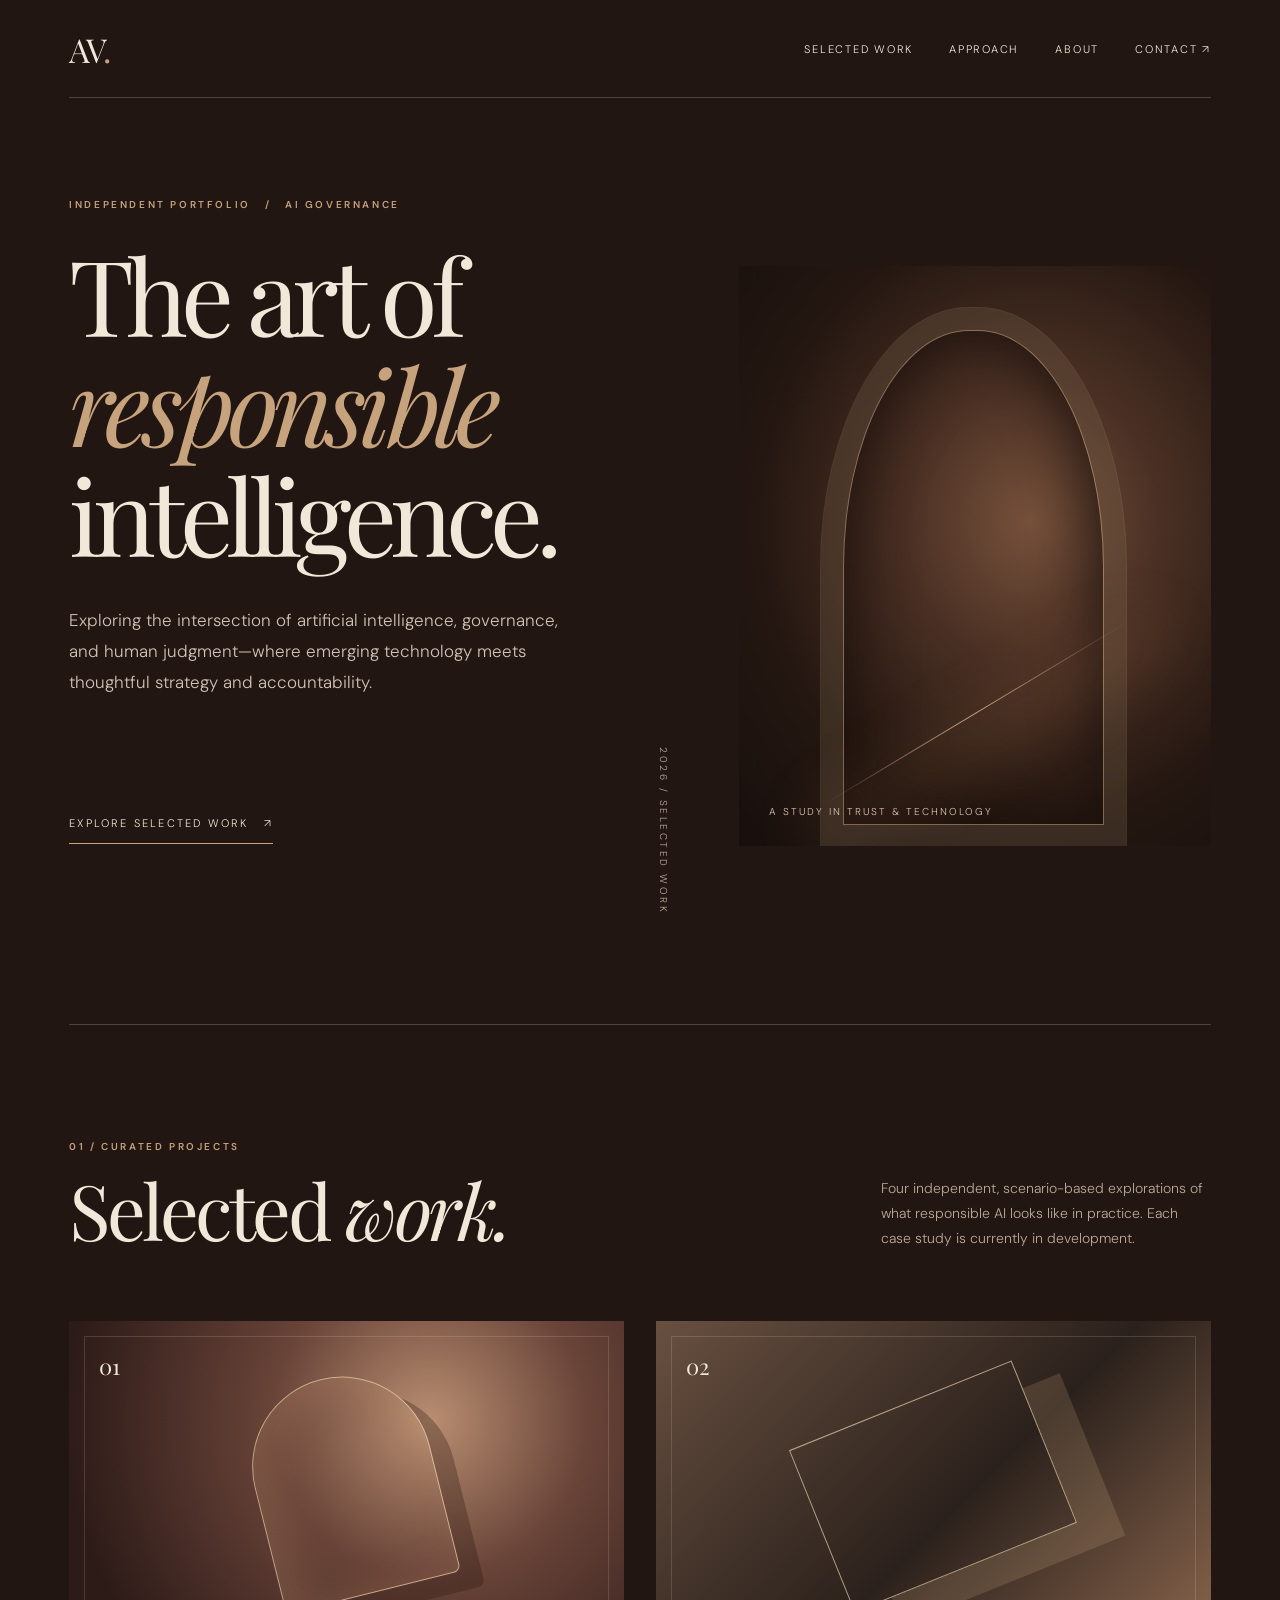
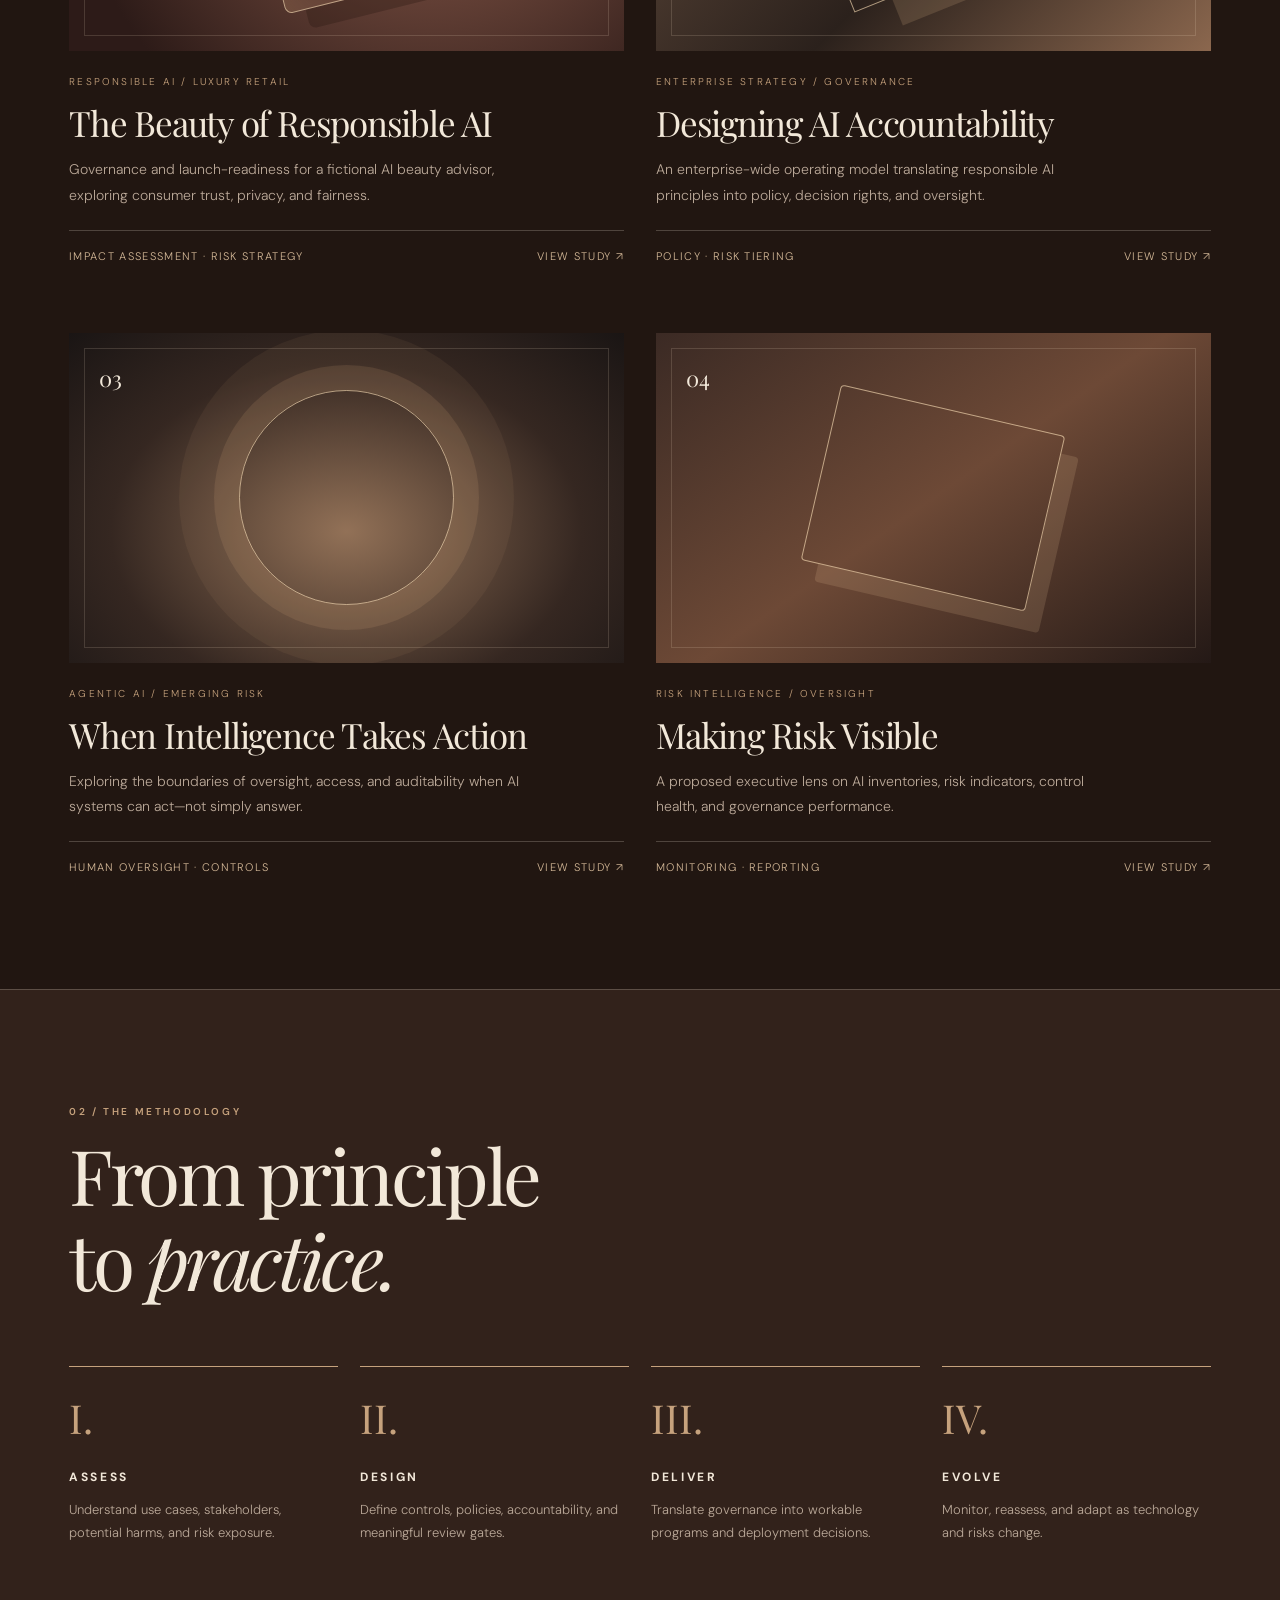
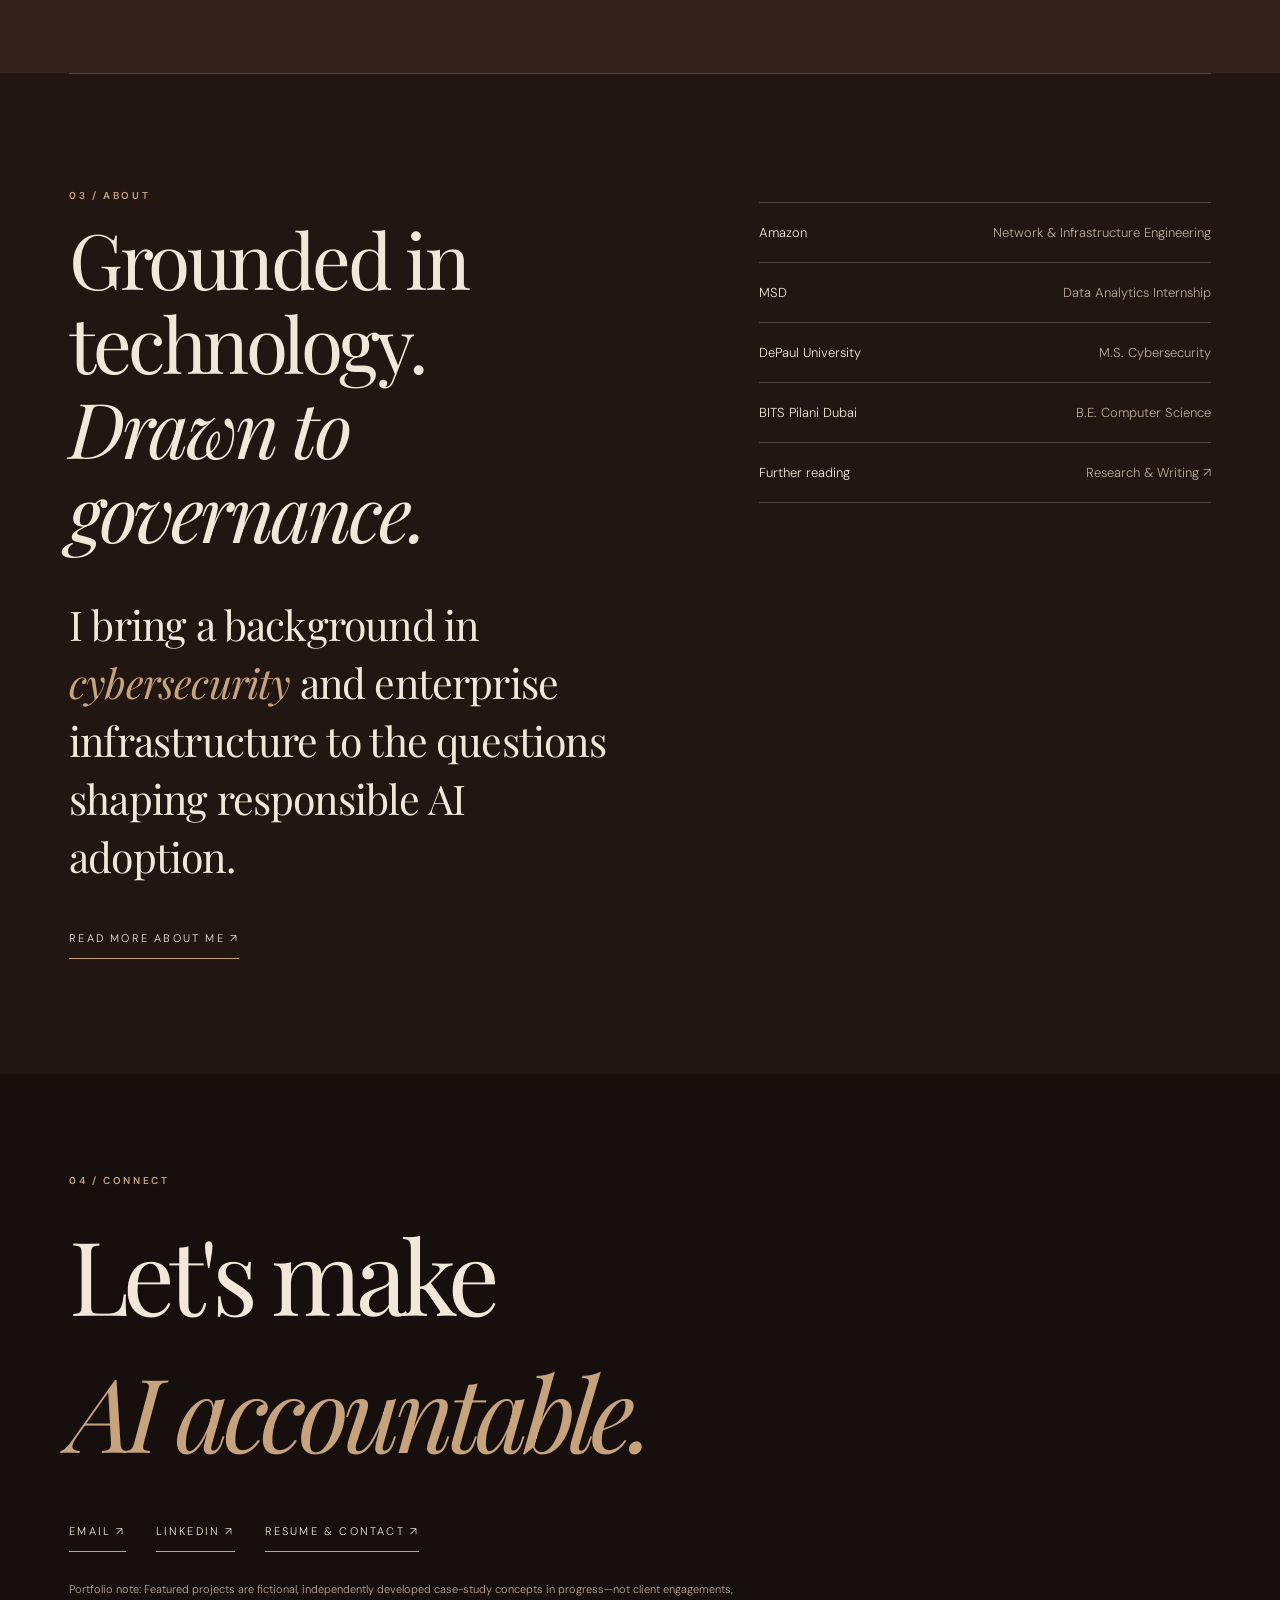
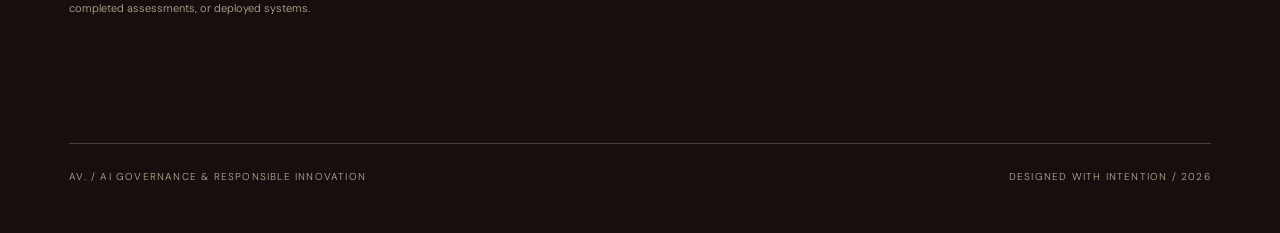
==== index.html @ 8d8ee6ce "Add Espresso Atelier portfolio homepage" ====
<!doctype html>
<html lang="en"><head><meta charset="utf-8"><meta name="viewport" content="width=device-width, initial-scale=1"><meta name="theme-color" content="#211611"><meta name="description" content="An independent portfolio exploring AI governance, responsible innovation, and risk strategy."><title>AV — AI Governance & Responsible Innovation</title><link rel="preconnect" href="https://fonts.googleapis.com"><link rel="preconnect" href="https://fonts.gstatic.com" crossorigin><link href="https://fonts.googleapis.com/css2?family=DM+Sans:wght@300;400;500;600&family=Playfair+Display:ital,wght@0,400;0,500;1,400&display=swap" rel="stylesheet"><style>
:root{--espresso:#211611;--dark:#170f0d;--brown:#32221b;--cocoa:#493329;--cream:#f2e8d9;--muted:#bba999;--bronze:#c6a27d;--line:rgba(242,232,217,.22)}*{box-sizing:border-box}html{scroll-behavior:smooth}body{margin:0;background:var(--espresso);color:var(--cream);font-family:'DM Sans',Arial,sans-serif;font-weight:300}a{color:inherit;text-decoration:none}a:hover{color:#e2b98d}button{font:inherit}.shell{max-width:1460px;margin:auto;padding:0 5.4vw}.eyebrow,.micro{font-size:10px;letter-spacing:.26em;text-transform:uppercase;font-weight:600}.micro{color:var(--bronze)}.nav{height:98px;display:flex;align-items:center;justify-content:space-between;border-bottom:1px solid var(--line)}.brand{font-family:'Playfair Display',serif;font-size:33px;letter-spacing:-.06em}.brand span{color:var(--bronze)}.navlinks{display:flex;gap:36px;font-size:11px;letter-spacing:.16em;text-transform:uppercase}.navlinks a{transition:.2s}.hero{min-height:720px;display:grid;grid-template-columns:1.12fr .88fr;align-items:center;gap:6%;padding:100px 0 110px}.hero h1{font-family:'Playfair Display',Georgia,serif;font-size:clamp(68px,8.2vw,132px);font-weight:400;letter-spacing:-.065em;line-height:1.05;margin:27px 0 36px}.hero h1 em{font-weight:400;color:var(--bronze)}.intro{max-width:510px;color:#d2c3b6;font-size:17px;line-height:1.85}.hero-art{height:580px;position:relative;background:radial-gradient(ellipse at 62% 44%,#76513b 0%,#4a3024 31%,#241711 66%,#170f0d 100%);overflow:hidden}.hero-art:before{content:'';position:absolute;width:55%;height:85%;left:22%;top:11%;border:1px solid rgba(232,201,161,.45);border-radius:48% 48% 0 0;box-shadow:0 0 0 22px rgba(25,15,10,.14),0 0 0 23px rgba(232,201,161,.15),inset 0 0 65px #1c110d}.hero-art:after{content:'';position:absolute;width:78%;height:1px;background:linear-gradient(90deg,transparent,#d1aa82,transparent);top:77%;left:11%;transform:rotate(-31deg);box-shadow:0 22px 65px 16px rgba(204,146,91,.18)}.art-label{position:absolute;bottom:28px;left:30px;z-index:2;font-size:10px;letter-spacing:.2em;color:#ddc5af}.hero-caption{display:flex;justify-content:space-between;margin-top:48px;gap:20px;align-items:center}.line-link{display:inline-block;border-bottom:1px solid var(--bronze);padding:0 0 13px;text-transform:uppercase;letter-spacing:.2em;font-size:11px}.vertical{writing-mode:vertical-rl;font-size:10px;letter-spacing:.25em;color:var(--muted)}.section{padding:115px 0;border-top:1px solid var(--line)}.section-heading{display:flex;align-items:end;justify-content:space-between;gap:20px;margin-bottom:56px}.section h2{font-family:'Playfair Display',Georgia,serif;font-size:clamp(47px,6vw,80px);line-height:1.1;letter-spacing:-.045em;font-weight:400;margin:14px 0}.section-lede{max-width:330px;color:var(--muted);font-size:14px;line-height:1.8}.projects{display:grid;grid-template-columns:repeat(2,minmax(0,1fr));gap:70px 32px}.project{display:block}.project-visual{height:330px;position:relative;overflow:hidden;display:flex;align-items:center;justify-content:center;transition:filter .3s}.project:hover .project-visual{filter:brightness(1.15)}.project-visual:after{content:'';position:absolute;inset:15px;border:1px solid rgba(255,236,210,.15)}.visual-1{background:radial-gradient(circle at 65% 30%,#b98e71,#684338 37%,#2d1b18 85%)}.visual-2{background:linear-gradient(135deg,#685040,#2b211c 55%,#8b674e)}.visual-3{background:radial-gradient(ellipse at 50% 60%,#927157,#352721 60%,#1a1514)}.visual-4{background:linear-gradient(145deg,#3b2a24,#6d4936 50%,#241916)}.sculpt{width:180px;height:220px;border:1px solid rgba(248,220,180,.65);border-radius:100px 100px 8px 8px;box-shadow:20px 20px 0 rgba(38,20,15,.3),inset 20px 5px 45px rgba(245,190,139,.2);transform:rotate(-14deg)}.visual-2 .sculpt{width:240px;height:175px;border-radius:0;transform:rotate(-22deg);box-shadow:40px 30px 0 rgba(215,177,133,.18)}.visual-3 .sculpt{width:215px;height:215px;border-radius:50%;transform:none;box-shadow:0 0 0 25px rgba(224,182,134,.12),0 0 0 60px rgba(224,182,134,.06)}.visual-4 .sculpt{width:230px;height:180px;border-radius:4px;transform:rotate(13deg);box-shadow:18px 18px 0 rgba(231,192,151,.16)}.project-num{position:absolute;left:30px;top:30px;font-family:'Playfair Display',serif;font-size:22px}.project-meta{color:var(--bronze);font-size:10px;letter-spacing:.22em;text-transform:uppercase;margin-top:24px}.project h3{font-family:'Playfair Display',Georgia,serif;font-size:35px;letter-spacing:-.035em;font-weight:400;margin:11px 0}.project p{font-size:14px;line-height:1.8;color:var(--muted);max-width:460px;margin:0}.project-bottom{display:flex;justify-content:space-between;align-items:center;border-top:1px solid var(--line);margin-top:22px;padding-top:18px;color:#d5b998;font-size:11px;letter-spacing:.12em;text-transform:uppercase}.approach{background:var(--brown)}.steps{display:grid;grid-template-columns:repeat(4,1fr);gap:22px;margin-top:65px}.step{border-top:1px solid var(--bronze);padding-top:24px}.step-num{font-family:'Playfair Display',serif;font-size:40px;color:var(--bronze)}.step h3{font-size:12px;letter-spacing:.22em;text-transform:uppercase;margin:25px 0 12px}.step p{color:var(--muted);line-height:1.8;font-size:13px}.about-grid{display:grid;grid-template-columns:1.1fr .9fr;gap:12%;align-items:start}.about-text{font-family:'Playfair Display',serif;font-size:clamp(27px,3.2vw,45px);line-height:1.42;letter-spacing:-.02em}.about-text em{color:var(--bronze)}.credentials{border-top:1px solid var(--line)}.credential{padding:21px 0;border-bottom:1px solid var(--line);display:flex;justify-content:space-between;gap:16px;font-size:13px}.credential span:last-child{color:var(--muted);text-align:right}.contact{background:var(--dark);padding:100px 0 50px}.contact h2{font-family:'Playfair Display',serif;font-size:clamp(62px,8vw,120px);font-weight:400;letter-spacing:-.06em;margin:18px 0 45px}.contact h2 em{color:var(--bronze)}.contact-links{display:flex;gap:30px;flex-wrap:wrap}.footer{margin-top:125px;padding-top:26px;border-top:1px solid var(--line);display:flex;justify-content:space-between;gap:25px;color:var(--muted);font-size:10px;letter-spacing:.12em;text-transform:uppercase}.disclaimer{font-size:11px;line-height:1.7;color:var(--muted);margin-top:28px;max-width:700px}.mobile-menu{display:none}@media(max-width:900px){.shell{padding:0 6vw}.nav{height:80px}.navlinks{gap:14px;font-size:9px}.hero{grid-template-columns:1fr;gap:45px;padding:75px 0}.hero h1{font-size:clamp(65px,12vw,100px)}.hero-art{height:360px}.projects{gap:45px 22px}.project-visual{height:245px}.steps{grid-template-columns:repeat(2,1fr)}.about-grid{gap:6%}}@media(max-width:600px){.navlinks a:nth-child(2),.navlinks a:nth-child(3){display:none}.hero{min-height:unset}.hero h1{font-size:65px}.intro{font-size:15px}.hero-art{height:310px}.hero-caption{margin-top:30px}.section{padding:75px 0}.section-heading{display:block}.projects{grid-template-columns:1fr;gap:55px}.project-visual{height:280px}.section h2{font-size:51px}.about-grid{grid-template-columns:1fr;gap:42px}.steps{gap:26px 18px}.footer{display:block;line-height:2}.contact{padding-top:80px}.contact h2{font-size:65px}}@media(prefers-reduced-motion:reduce){html{scroll-behavior:auto}*{transition:none!important}}
</style></head><body><div class="shell"><header class="nav"><a class="brand" href="#top" aria-label="AV home">AV<span>.</span></a><nav class="navlinks" aria-label="Main navigation"><a href="#work">Selected work</a><a href="#approach">Approach</a><a href="#about">About</a><a href="#contact">Contact ↗</a></nav></header><main id="top"><section class="hero"><div><div class="micro">Independent portfolio &nbsp; / &nbsp; AI governance</div><h1>The art of<br><em>responsible</em><br>intelligence.</h1><p class="intro">Exploring the intersection of artificial intelligence, governance, and human judgment—where emerging technology meets thoughtful strategy and accountability.</p><div class="hero-caption"><a class="line-link" href="#work">Explore selected work &nbsp; ↗</a><span class="vertical">2026 / SELECTED WORK</span></div></div><div class="hero-art" role="img" aria-label="Abstract espresso and bronze architectural composition"><span class="art-label">A STUDY IN TRUST & TECHNOLOGY</span></div></section><section id="work" class="section"><div class="section-heading"><div><div class="micro">01 / Curated projects</div><h2>Selected <em>work.</em></h2></div><p class="section-lede">Four independent, scenario-based explorations of what responsible AI looks like in practice. Each case study is currently in development.</p></div><div class="projects"><a class="project" href="https://app.notion.com/p/3f402e310edb8173b0dcea7823f0d73b" target="_blank" rel="noopener"><div class="project-visual visual-1"><span class="project-num">01</span><div class="sculpt"></div></div><div class="project-meta">Responsible AI / Luxury retail</div><h3>The Beauty of Responsible AI</h3><p>Governance and launch-readiness for a fictional AI beauty advisor, exploring consumer trust, privacy, and fairness.</p><div class="project-bottom"><span>Impact assessment · Risk strategy</span><span>View study ↗</span></div></a><a class="project" href="https://app.notion.com/p/3f402e310edb8188bff2e2aa330ab4aa" target="_blank" rel="noopener"><div class="project-visual visual-2"><span class="project-num">02</span><div class="sculpt"></div></div><div class="project-meta">Enterprise strategy / Governance</div><h3>Designing AI Accountability</h3><p>An enterprise-wide operating model translating responsible AI principles into policy, decision rights, and oversight.</p><div class="project-bottom"><span>Policy · Risk tiering</span><span>View study ↗</span></div></a><a class="project" href="https://app.notion.com/p/3f402e310edb81debae0ff3214f1ce95" target="_blank" rel="noopener"><div class="project-visual visual-3"><span class="project-num">03</span><div class="sculpt"></div></div><div class="project-meta">Agentic AI / Emerging risk</div><h3>When Intelligence Takes Action</h3><p>Exploring the boundaries of oversight, access, and auditability when AI systems can act—not simply answer.</p><div class="project-bottom"><span>Human oversight · Controls</span><span>View study ↗</span></div></a><a class="project" href="https://app.notion.com/p/3f402e310edb811b9e11f0aae91d1165" target="_blank" rel="noopener"><div class="project-visual visual-4"><span class="project-num">04</span><div class="sculpt"></div></div><div class="project-meta">Risk intelligence / Oversight</div><h3>Making Risk Visible</h3><p>A proposed executive lens on AI inventories, risk indicators, control health, and governance performance.</p><div class="project-bottom"><span>Monitoring · Reporting</span><span>View study ↗</span></div></a></div></section></main></div><section id="approach" class="section approach"><div class="shell"><div class="micro">02 / The methodology</div><h2>From principle<br>to <em>practice.</em></h2><div class="steps"><div class="step"><div class="step-num">I.</div><h3>Assess</h3><p>Understand use cases, stakeholders, potential harms, and risk exposure.</p></div><div class="step"><div class="step-num">II.</div><h3>Design</h3><p>Define controls, policies, accountability, and meaningful review gates.</p></div><div class="step"><div class="step-num">III.</div><h3>Deliver</h3><p>Translate governance into workable programs and deployment decisions.</p></div><div class="step"><div class="step-num">IV.</div><h3>Evolve</h3><p>Monitor, reassess, and adapt as technology and risks change.</p></div></div></div></section><div class="shell"><section id="about" class="section"><div class="micro">03 / About</div><div class="about-grid"><div><h2>Grounded in technology.<br><em>Drawn to governance.</em></h2><p class="about-text">I bring a background in <em>cybersecurity</em> and enterprise infrastructure to the questions shaping responsible AI adoption.</p><a class="line-link" href="https://app.notion.com/p/3f402e310edb8181b835ecc749777035" target="_blank" rel="noopener">Read more about me ↗</a></div><div class="credentials"><div class="credential"><span>Amazon</span><span>Network & Infrastructure Engineering</span></div><div class="credential"><span>MSD</span><span>Data Analytics Internship</span></div><div class="credential"><span>DePaul University</span><span>M.S. Cybersecurity</span></div><div class="credential"><span>BITS Pilani Dubai</span><span>B.E. Computer Science</span></div><div class="credential"><span>Further reading</span><span><a href="https://app.notion.com/p/3f402e310edb817fae02cfec01f26bf7" target="_blank" rel="noopener">Research & Writing ↗</a></span></div></div></div></section></div><footer id="contact" class="contact"><div class="shell"><div class="micro">04 / Connect</div><h2>Let's make<br><em>AI accountable.</em></h2><div class="contact-links"><a class="line-link" href="mailto:vadlamanianika@gmail.com">Email ↗</a><a class="line-link" href="https://www.linkedin.com/in/anika-vadlamani/" target="_blank" rel="noopener">LinkedIn ↗</a><a class="line-link" href="https://app.notion.com/p/3f402e310edb81589319c89252899006" target="_blank" rel="noopener">Resume & contact ↗</a></div><p class="disclaimer">Portfolio note: Featured projects are fictional, independently developed case-study concepts in progress—not client engagements, completed assessments, or deployed systems.</p><div class="footer"><span>AV. / AI Governance & Responsible Innovation</span><span>Designed with intention / 2026</span></div></div></footer></body></html>
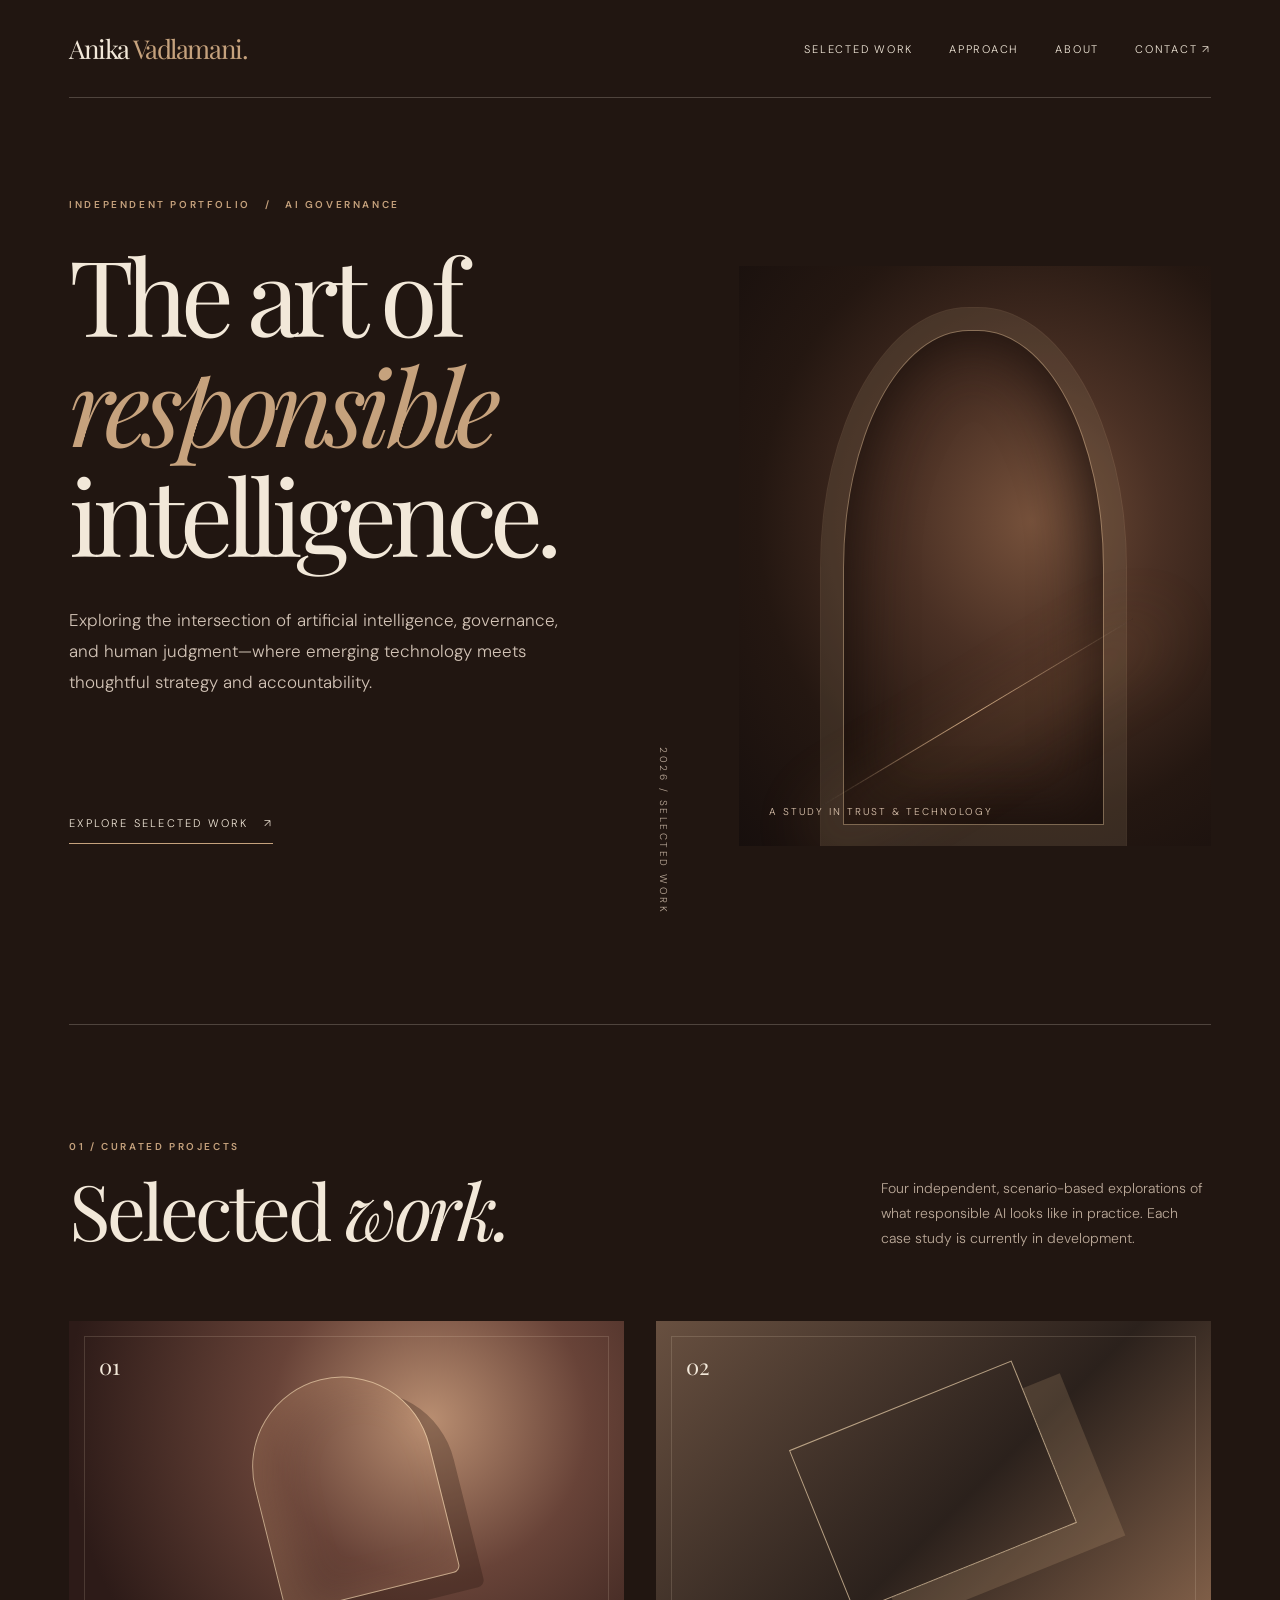
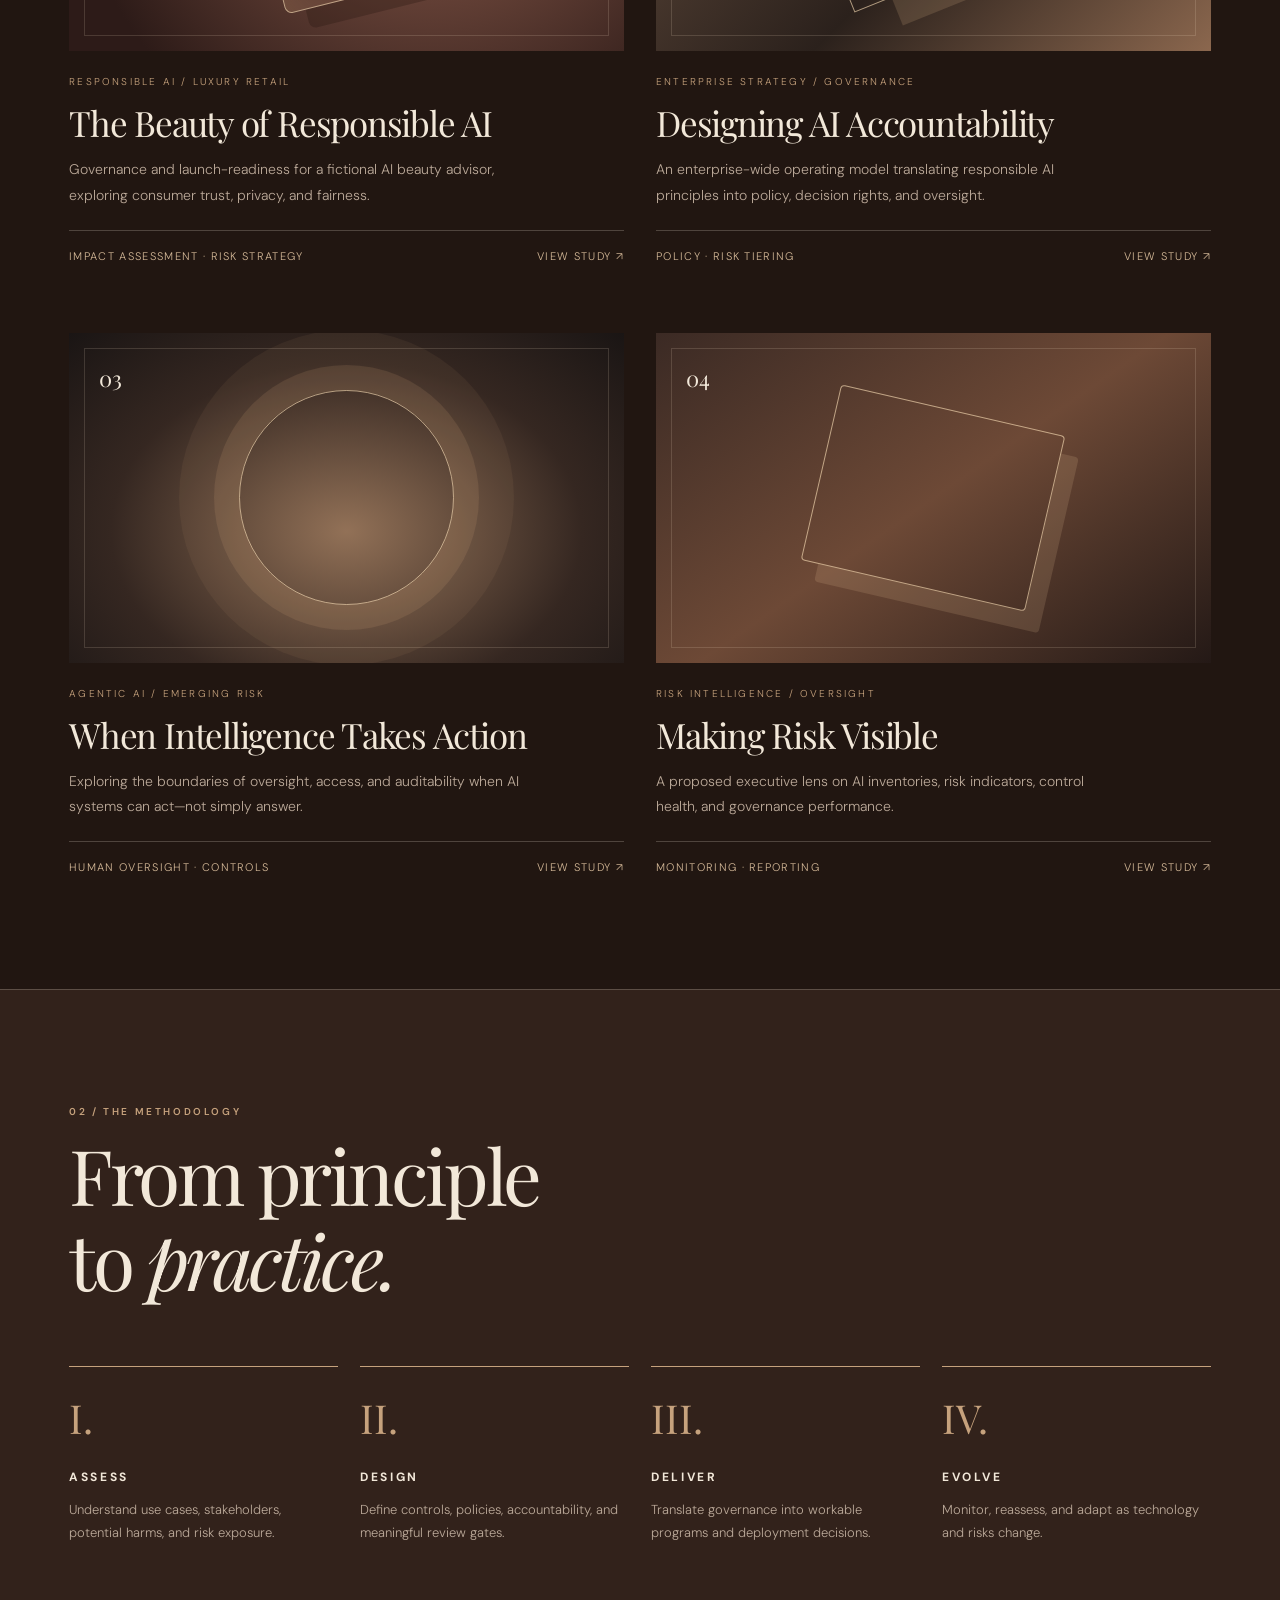
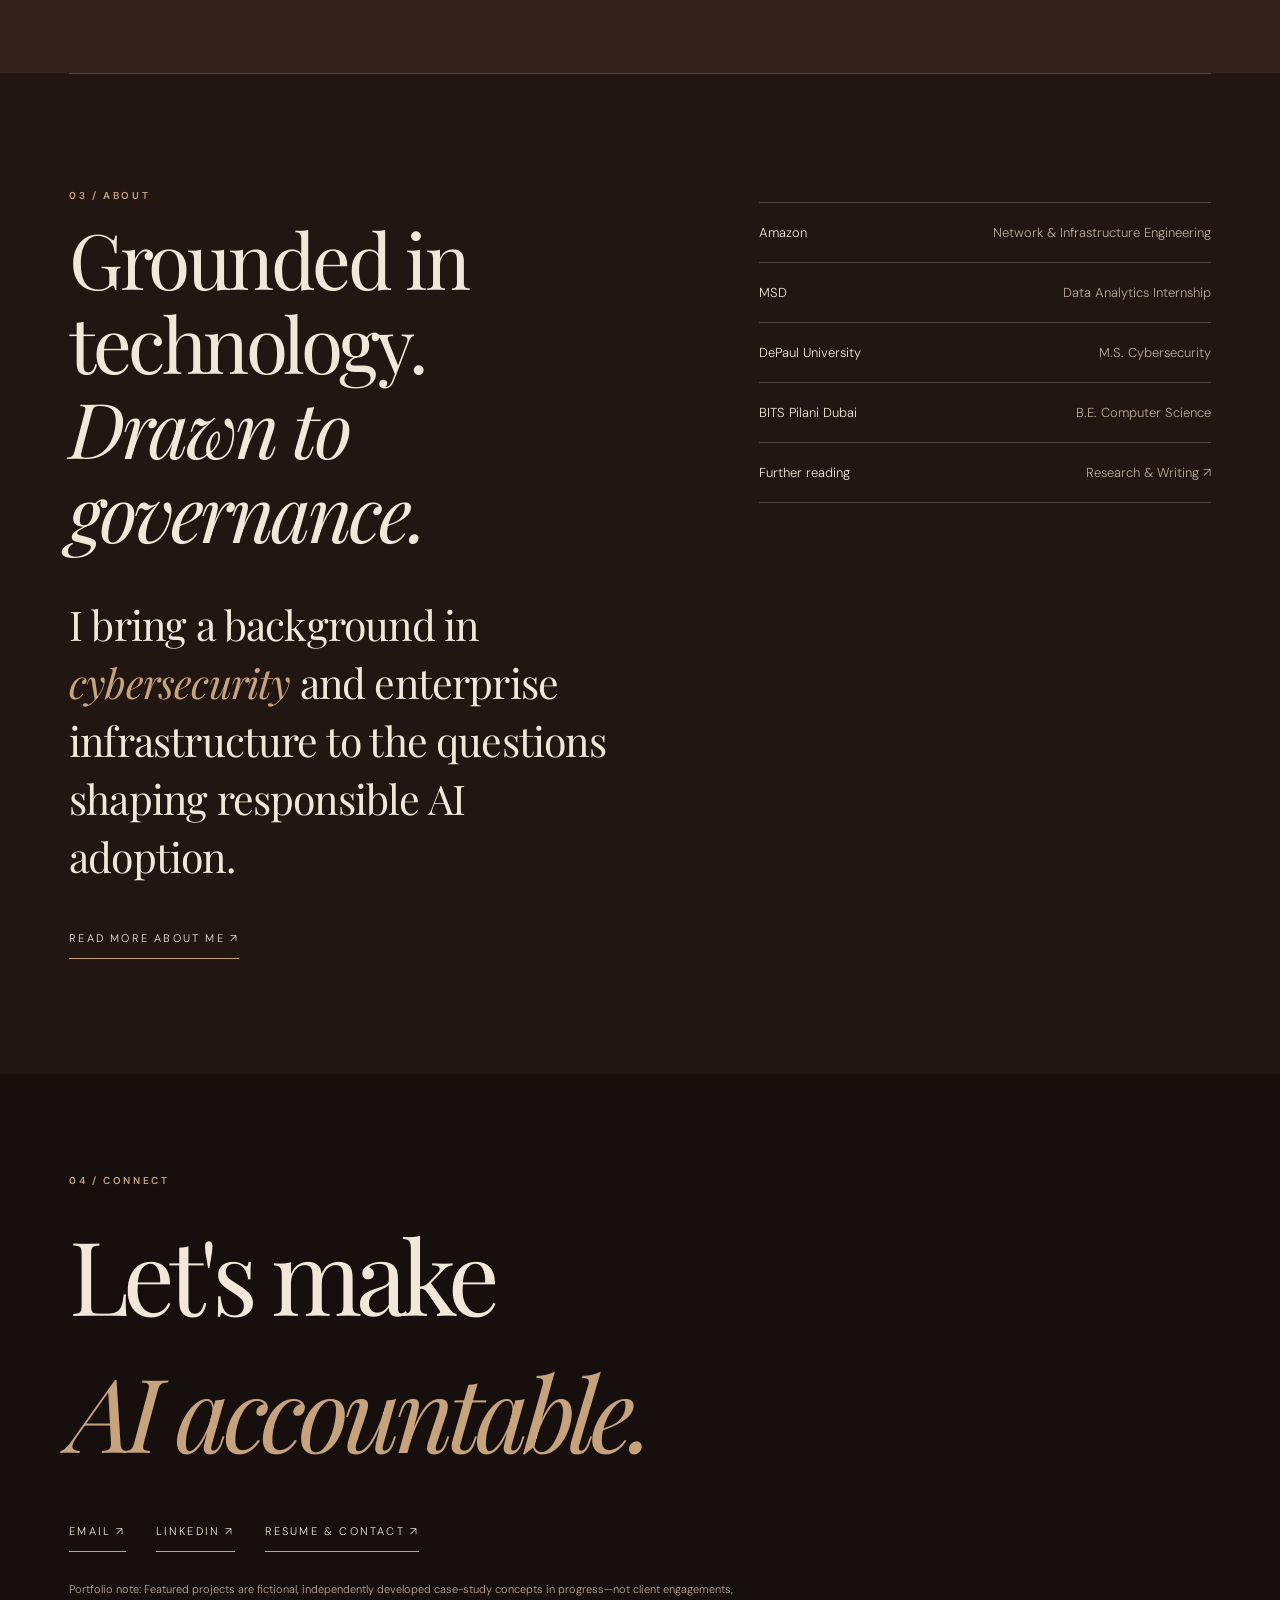
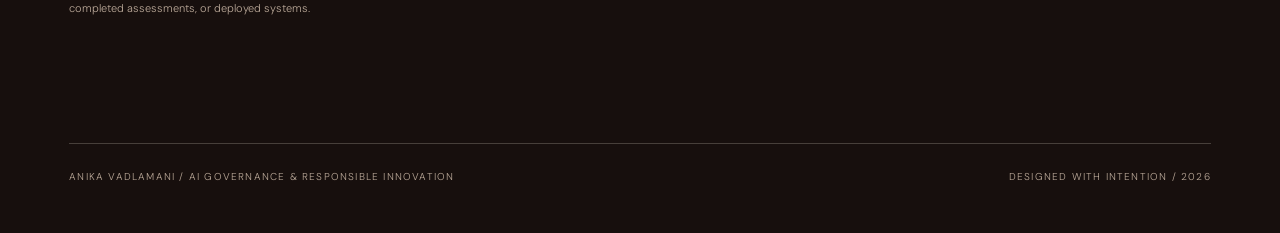
==== commit 0ca61a5f: "Use full name Anika Vadlamani in portfolio branding" ====
--- a/index.html
+++ b/index.html
@@ -1,4 +1,4 @@
 <!doctype html>
-<html lang="en"><head><meta charset="utf-8"><meta name="viewport" content="width=device-width, initial-scale=1"><meta name="theme-color" content="#211611"><meta name="description" content="An independent portfolio exploring AI governance, responsible innovation, and risk strategy."><title>AV — AI Governance & Responsible Innovation</title><link rel="preconnect" href="https://fonts.googleapis.com"><link rel="preconnect" href="https://fonts.gstatic.com" crossorigin><link href="https://fonts.googleapis.com/css2?family=DM+Sans:wght@300;400;500;600&family=Playfair+Display:ital,wght@0,400;0,500;1,400&display=swap" rel="stylesheet"><style>
-:root{--espresso:#211611;--dark:#170f0d;--brown:#32221b;--cocoa:#493329;--cream:#f2e8d9;--muted:#bba999;--bronze:#c6a27d;--line:rgba(242,232,217,.22)}*{box-sizing:border-box}html{scroll-behavior:smooth}body{margin:0;background:var(--espresso);color:var(--cream);font-family:'DM Sans',Arial,sans-serif;font-weight:300}a{color:inherit;text-decoration:none}a:hover{color:#e2b98d}button{font:inherit}.shell{max-width:1460px;margin:auto;padding:0 5.4vw}.eyebrow,.micro{font-size:10px;letter-spacing:.26em;text-transform:uppercase;font-weight:600}.micro{color:var(--bronze)}.nav{height:98px;display:flex;align-items:center;justify-content:space-between;border-bottom:1px solid var(--line)}.brand{font-family:'Playfair Display',serif;font-size:33px;letter-spacing:-.06em}.brand span{color:var(--bronze)}.navlinks{display:flex;gap:36px;font-size:11px;letter-spacing:.16em;text-transform:uppercase}.navlinks a{transition:.2s}.hero{min-height:720px;display:grid;grid-template-columns:1.12fr .88fr;align-items:center;gap:6%;padding:100px 0 110px}.hero h1{font-family:'Playfair Display',Georgia,serif;font-size:clamp(68px,8.2vw,132px);font-weight:400;letter-spacing:-.065em;line-height:1.05;margin:27px 0 36px}.hero h1 em{font-weight:400;color:var(--bronze)}.intro{max-width:510px;color:#d2c3b6;font-size:17px;line-height:1.85}.hero-art{height:580px;position:relative;background:radial-gradient(ellipse at 62% 44%,#76513b 0%,#4a3024 31%,#241711 66%,#170f0d 100%);overflow:hidden}.hero-art:before{content:'';position:absolute;width:55%;height:85%;left:22%;top:11%;border:1px solid rgba(232,201,161,.45);border-radius:48% 48% 0 0;box-shadow:0 0 0 22px rgba(25,15,10,.14),0 0 0 23px rgba(232,201,161,.15),inset 0 0 65px #1c110d}.hero-art:after{content:'';position:absolute;width:78%;height:1px;background:linear-gradient(90deg,transparent,#d1aa82,transparent);top:77%;left:11%;transform:rotate(-31deg);box-shadow:0 22px 65px 16px rgba(204,146,91,.18)}.art-label{position:absolute;bottom:28px;left:30px;z-index:2;font-size:10px;letter-spacing:.2em;color:#ddc5af}.hero-caption{display:flex;justify-content:space-between;margin-top:48px;gap:20px;align-items:center}.line-link{display:inline-block;border-bottom:1px solid var(--bronze);padding:0 0 13px;text-transform:uppercase;letter-spacing:.2em;font-size:11px}.vertical{writing-mode:vertical-rl;font-size:10px;letter-spacing:.25em;color:var(--muted)}.section{padding:115px 0;border-top:1px solid var(--line)}.section-heading{display:flex;align-items:end;justify-content:space-between;gap:20px;margin-bottom:56px}.section h2{font-family:'Playfair Display',Georgia,serif;font-size:clamp(47px,6vw,80px);line-height:1.1;letter-spacing:-.045em;font-weight:400;margin:14px 0}.section-lede{max-width:330px;color:var(--muted);font-size:14px;line-height:1.8}.projects{display:grid;grid-template-columns:repeat(2,minmax(0,1fr));gap:70px 32px}.project{display:block}.project-visual{height:330px;position:relative;overflow:hidden;display:flex;align-items:center;justify-content:center;transition:filter .3s}.project:hover .project-visual{filter:brightness(1.15)}.project-visual:after{content:'';position:absolute;inset:15px;border:1px solid rgba(255,236,210,.15)}.visual-1{background:radial-gradient(circle at 65% 30%,#b98e71,#684338 37%,#2d1b18 85%)}.visual-2{background:linear-gradient(135deg,#685040,#2b211c 55%,#8b674e)}.visual-3{background:radial-gradient(ellipse at 50% 60%,#927157,#352721 60%,#1a1514)}.visual-4{background:linear-gradient(145deg,#3b2a24,#6d4936 50%,#241916)}.sculpt{width:180px;height:220px;border:1px solid rgba(248,220,180,.65);border-radius:100px 100px 8px 8px;box-shadow:20px 20px 0 rgba(38,20,15,.3),inset 20px 5px 45px rgba(245,190,139,.2);transform:rotate(-14deg)}.visual-2 .sculpt{width:240px;height:175px;border-radius:0;transform:rotate(-22deg);box-shadow:40px 30px 0 rgba(215,177,133,.18)}.visual-3 .sculpt{width:215px;height:215px;border-radius:50%;transform:none;box-shadow:0 0 0 25px rgba(224,182,134,.12),0 0 0 60px rgba(224,182,134,.06)}.visual-4 .sculpt{width:230px;height:180px;border-radius:4px;transform:rotate(13deg);box-shadow:18px 18px 0 rgba(231,192,151,.16)}.project-num{position:absolute;left:30px;top:30px;font-family:'Playfair Display',serif;font-size:22px}.project-meta{color:var(--bronze);font-size:10px;letter-spacing:.22em;text-transform:uppercase;margin-top:24px}.project h3{font-family:'Playfair Display',Georgia,serif;font-size:35px;letter-spacing:-.035em;font-weight:400;margin:11px 0}.project p{font-size:14px;line-height:1.8;color:var(--muted);max-width:460px;margin:0}.project-bottom{display:flex;justify-content:space-between;align-items:center;border-top:1px solid var(--line);margin-top:22px;padding-top:18px;color:#d5b998;font-size:11px;letter-spacing:.12em;text-transform:uppercase}.approach{background:var(--brown)}.steps{display:grid;grid-template-columns:repeat(4,1fr);gap:22px;margin-top:65px}.step{border-top:1px solid var(--bronze);padding-top:24px}.step-num{font-family:'Playfair Display',serif;font-size:40px;color:var(--bronze)}.step h3{font-size:12px;letter-spacing:.22em;text-transform:uppercase;margin:25px 0 12px}.step p{color:var(--muted);line-height:1.8;font-size:13px}.about-grid{display:grid;grid-template-columns:1.1fr .9fr;gap:12%;align-items:start}.about-text{font-family:'Playfair Display',serif;font-size:clamp(27px,3.2vw,45px);line-height:1.42;letter-spacing:-.02em}.about-text em{color:var(--bronze)}.credentials{border-top:1px solid var(--line)}.credential{padding:21px 0;border-bottom:1px solid var(--line);display:flex;justify-content:space-between;gap:16px;font-size:13px}.credential span:last-child{color:var(--muted);text-align:right}.contact{background:var(--dark);padding:100px 0 50px}.contact h2{font-family:'Playfair Display',serif;font-size:clamp(62px,8vw,120px);font-weight:400;letter-spacing:-.06em;margin:18px 0 45px}.contact h2 em{color:var(--bronze)}.contact-links{display:flex;gap:30px;flex-wrap:wrap}.footer{margin-top:125px;padding-top:26px;border-top:1px solid var(--line);display:flex;justify-content:space-between;gap:25px;color:var(--muted);font-size:10px;letter-spacing:.12em;text-transform:uppercase}.disclaimer{font-size:11px;line-height:1.7;color:var(--muted);margin-top:28px;max-width:700px}.mobile-menu{display:none}@media(max-width:900px){.shell{padding:0 6vw}.nav{height:80px}.navlinks{gap:14px;font-size:9px}.hero{grid-template-columns:1fr;gap:45px;padding:75px 0}.hero h1{font-size:clamp(65px,12vw,100px)}.hero-art{height:360px}.projects{gap:45px 22px}.project-visual{height:245px}.steps{grid-template-columns:repeat(2,1fr)}.about-grid{gap:6%}}@media(max-width:600px){.navlinks a:nth-child(2),.navlinks a:nth-child(3){display:none}.hero{min-height:unset}.hero h1{font-size:65px}.intro{font-size:15px}.hero-art{height:310px}.hero-caption{margin-top:30px}.section{padding:75px 0}.section-heading{display:block}.projects{grid-template-columns:1fr;gap:55px}.project-visual{height:280px}.section h2{font-size:51px}.about-grid{grid-template-columns:1fr;gap:42px}.steps{gap:26px 18px}.footer{display:block;line-height:2}.contact{padding-top:80px}.contact h2{font-size:65px}}@media(prefers-reduced-motion:reduce){html{scroll-behavior:auto}*{transition:none!important}}
-</style></head><body><div class="shell"><header class="nav"><a class="brand" href="#top" aria-label="AV home">AV<span>.</span></a><nav class="navlinks" aria-label="Main navigation"><a href="#work">Selected work</a><a href="#approach">Approach</a><a href="#about">About</a><a href="#contact">Contact ↗</a></nav></header><main id="top"><section class="hero"><div><div class="micro">Independent portfolio &nbsp; / &nbsp; AI governance</div><h1>The art of<br><em>responsible</em><br>intelligence.</h1><p class="intro">Exploring the intersection of artificial intelligence, governance, and human judgment—where emerging technology meets thoughtful strategy and accountability.</p><div class="hero-caption"><a class="line-link" href="#work">Explore selected work &nbsp; ↗</a><span class="vertical">2026 / SELECTED WORK</span></div></div><div class="hero-art" role="img" aria-label="Abstract espresso and bronze architectural composition"><span class="art-label">A STUDY IN TRUST & TECHNOLOGY</span></div></section><section id="work" class="section"><div class="section-heading"><div><div class="micro">01 / Curated projects</div><h2>Selected <em>work.</em></h2></div><p class="section-lede">Four independent, scenario-based explorations of what responsible AI looks like in practice. Each case study is currently in development.</p></div><div class="projects"><a class="project" href="https://app.notion.com/p/3f402e310edb8173b0dcea7823f0d73b" target="_blank" rel="noopener"><div class="project-visual visual-1"><span class="project-num">01</span><div class="sculpt"></div></div><div class="project-meta">Responsible AI / Luxury retail</div><h3>The Beauty of Responsible AI</h3><p>Governance and launch-readiness for a fictional AI beauty advisor, exploring consumer trust, privacy, and fairness.</p><div class="project-bottom"><span>Impact assessment · Risk strategy</span><span>View study ↗</span></div></a><a class="project" href="https://app.notion.com/p/3f402e310edb8188bff2e2aa330ab4aa" target="_blank" rel="noopener"><div class="project-visual visual-2"><span class="project-num">02</span><div class="sculpt"></div></div><div class="project-meta">Enterprise strategy / Governance</div><h3>Designing AI Accountability</h3><p>An enterprise-wide operating model translating responsible AI principles into policy, decision rights, and oversight.</p><div class="project-bottom"><span>Policy · Risk tiering</span><span>View study ↗</span></div></a><a class="project" href="https://app.notion.com/p/3f402e310edb81debae0ff3214f1ce95" target="_blank" rel="noopener"><div class="project-visual visual-3"><span class="project-num">03</span><div class="sculpt"></div></div><div class="project-meta">Agentic AI / Emerging risk</div><h3>When Intelligence Takes Action</h3><p>Exploring the boundaries of oversight, access, and auditability when AI systems can act—not simply answer.</p><div class="project-bottom"><span>Human oversight · Controls</span><span>View study ↗</span></div></a><a class="project" href="https://app.notion.com/p/3f402e310edb811b9e11f0aae91d1165" target="_blank" rel="noopener"><div class="project-visual visual-4"><span class="project-num">04</span><div class="sculpt"></div></div><div class="project-meta">Risk intelligence / Oversight</div><h3>Making Risk Visible</h3><p>A proposed executive lens on AI inventories, risk indicators, control health, and governance performance.</p><div class="project-bottom"><span>Monitoring · Reporting</span><span>View study ↗</span></div></a></div></section></main></div><section id="approach" class="section approach"><div class="shell"><div class="micro">02 / The methodology</div><h2>From principle<br>to <em>practice.</em></h2><div class="steps"><div class="step"><div class="step-num">I.</div><h3>Assess</h3><p>Understand use cases, stakeholders, potential harms, and risk exposure.</p></div><div class="step"><div class="step-num">II.</div><h3>Design</h3><p>Define controls, policies, accountability, and meaningful review gates.</p></div><div class="step"><div class="step-num">III.</div><h3>Deliver</h3><p>Translate governance into workable programs and deployment decisions.</p></div><div class="step"><div class="step-num">IV.</div><h3>Evolve</h3><p>Monitor, reassess, and adapt as technology and risks change.</p></div></div></div></section><div class="shell"><section id="about" class="section"><div class="micro">03 / About</div><div class="about-grid"><div><h2>Grounded in technology.<br><em>Drawn to governance.</em></h2><p class="about-text">I bring a background in <em>cybersecurity</em> and enterprise infrastructure to the questions shaping responsible AI adoption.</p><a class="line-link" href="https://app.notion.com/p/3f402e310edb8181b835ecc749777035" target="_blank" rel="noopener">Read more about me ↗</a></div><div class="credentials"><div class="credential"><span>Amazon</span><span>Network & Infrastructure Engineering</span></div><div class="credential"><span>MSD</span><span>Data Analytics Internship</span></div><div class="credential"><span>DePaul University</span><span>M.S. Cybersecurity</span></div><div class="credential"><span>BITS Pilani Dubai</span><span>B.E. Computer Science</span></div><div class="credential"><span>Further reading</span><span><a href="https://app.notion.com/p/3f402e310edb817fae02cfec01f26bf7" target="_blank" rel="noopener">Research & Writing ↗</a></span></div></div></div></section></div><footer id="contact" class="contact"><div class="shell"><div class="micro">04 / Connect</div><h2>Let's make<br><em>AI accountable.</em></h2><div class="contact-links"><a class="line-link" href="mailto:vadlamanianika@gmail.com">Email ↗</a><a class="line-link" href="https://www.linkedin.com/in/anika-vadlamani/" target="_blank" rel="noopener">LinkedIn ↗</a><a class="line-link" href="https://app.notion.com/p/3f402e310edb81589319c89252899006" target="_blank" rel="noopener">Resume & contact ↗</a></div><p class="disclaimer">Portfolio note: Featured projects are fictional, independently developed case-study concepts in progress—not client engagements, completed assessments, or deployed systems.</p><div class="footer"><span>AV. / AI Governance & Responsible Innovation</span><span>Designed with intention / 2026</span></div></div></footer></body></html>+<html lang="en"><head><meta charset="utf-8"><meta name="viewport" content="width=device-width, initial-scale=1"><meta name="theme-color" content="#211611"><meta name="description" content="An independent portfolio exploring AI governance, responsible innovation, and risk strategy."><title>Anika Vadlamani — AI Governance & Responsible Innovation</title><link rel="preconnect" href="https://fonts.googleapis.com"><link rel="preconnect" href="https://fonts.gstatic.com" crossorigin><link href="https://fonts.googleapis.com/css2?family=DM+Sans:wght@300;400;500;600&family=Playfair+Display:ital,wght@0,400;0,500;1,400&display=swap" rel="stylesheet"><style>
+:root{--espresso:#211611;--dark:#170f0d;--brown:#32221b;--cocoa:#493329;--cream:#f2e8d9;--muted:#bba999;--bronze:#c6a27d;--line:rgba(242,232,217,.22)}*{box-sizing:border-box}html{scroll-behavior:smooth}body{margin:0;background:var(--espresso);color:var(--cream);font-family:'DM Sans',Arial,sans-serif;font-weight:300}a{color:inherit;text-decoration:none}a:hover{color:#e2b98d}button{font:inherit}.shell{max-width:1460px;margin:auto;padding:0 5.4vw}.eyebrow,.micro{font-size:10px;letter-spacing:.26em;text-transform:uppercase;font-weight:600}.micro{color:var(--bronze)}.nav{height:98px;display:flex;align-items:center;justify-content:space-between;border-bottom:1px solid var(--line)}.brand{white-space:nowrap;font-family:'Playfair Display',serif;font-size:26px;letter-spacing:-.055em}.brand span{color:var(--bronze)}.navlinks{display:flex;gap:36px;font-size:11px;letter-spacing:.16em;text-transform:uppercase}.navlinks a{transition:.2s}.hero{min-height:720px;display:grid;grid-template-columns:1.12fr .88fr;align-items:center;gap:6%;padding:100px 0 110px}.hero h1{font-family:'Playfair Display',Georgia,serif;font-size:clamp(68px,8.2vw,132px);font-weight:400;letter-spacing:-.065em;line-height:1.05;margin:27px 0 36px}.hero h1 em{font-weight:400;color:var(--bronze)}.intro{max-width:510px;color:#d2c3b6;font-size:17px;line-height:1.85}.hero-art{height:580px;position:relative;background:radial-gradient(ellipse at 62% 44%,#76513b 0%,#4a3024 31%,#241711 66%,#170f0d 100%);overflow:hidden}.hero-art:before{content:'';position:absolute;width:55%;height:85%;left:22%;top:11%;border:1px solid rgba(232,201,161,.45);border-radius:48% 48% 0 0;box-shadow:0 0 0 22px rgba(25,15,10,.14),0 0 0 23px rgba(232,201,161,.15),inset 0 0 65px #1c110d}.hero-art:after{content:'';position:absolute;width:78%;height:1px;background:linear-gradient(90deg,transparent,#d1aa82,transparent);top:77%;left:11%;transform:rotate(-31deg);box-shadow:0 22px 65px 16px rgba(204,146,91,.18)}.art-label{position:absolute;bottom:28px;left:30px;z-index:2;font-size:10px;letter-spacing:.2em;color:#ddc5af}.hero-caption{display:flex;justify-content:space-between;margin-top:48px;gap:20px;align-items:center}.line-link{display:inline-block;border-bottom:1px solid var(--bronze);padding:0 0 13px;text-transform:uppercase;letter-spacing:.2em;font-size:11px}.vertical{writing-mode:vertical-rl;font-size:10px;letter-spacing:.25em;color:var(--muted)}.section{padding:115px 0;border-top:1px solid var(--line)}.section-heading{display:flex;align-items:end;justify-content:space-between;gap:20px;margin-bottom:56px}.section h2{font-family:'Playfair Display',Georgia,serif;font-size:clamp(47px,6vw,80px);line-height:1.1;letter-spacing:-.045em;font-weight:400;margin:14px 0}.section-lede{max-width:330px;color:var(--muted);font-size:14px;line-height:1.8}.projects{display:grid;grid-template-columns:repeat(2,minmax(0,1fr));gap:70px 32px}.project{display:block}.project-visual{height:330px;position:relative;overflow:hidden;display:flex;align-items:center;justify-content:center;transition:filter .3s}.project:hover .project-visual{filter:brightness(1.15)}.project-visual:after{content:'';position:absolute;inset:15px;border:1px solid rgba(255,236,210,.15)}.visual-1{background:radial-gradient(circle at 65% 30%,#b98e71,#684338 37%,#2d1b18 85%)}.visual-2{background:linear-gradient(135deg,#685040,#2b211c 55%,#8b674e)}.visual-3{background:radial-gradient(ellipse at 50% 60%,#927157,#352721 60%,#1a1514)}.visual-4{background:linear-gradient(145deg,#3b2a24,#6d4936 50%,#241916)}.sculpt{width:180px;height:220px;border:1px solid rgba(248,220,180,.65);border-radius:100px 100px 8px 8px;box-shadow:20px 20px 0 rgba(38,20,15,.3),inset 20px 5px 45px rgba(245,190,139,.2);transform:rotate(-14deg)}.visual-2 .sculpt{width:240px;height:175px;border-radius:0;transform:rotate(-22deg);box-shadow:40px 30px 0 rgba(215,177,133,.18)}.visual-3 .sculpt{width:215px;height:215px;border-radius:50%;transform:none;box-shadow:0 0 0 25px rgba(224,182,134,.12),0 0 0 60px rgba(224,182,134,.06)}.visual-4 .sculpt{width:230px;height:180px;border-radius:4px;transform:rotate(13deg);box-shadow:18px 18px 0 rgba(231,192,151,.16)}.project-num{position:absolute;left:30px;top:30px;font-family:'Playfair Display',serif;font-size:22px}.project-meta{color:var(--bronze);font-size:10px;letter-spacing:.22em;text-transform:uppercase;margin-top:24px}.project h3{font-family:'Playfair Display',Georgia,serif;font-size:35px;letter-spacing:-.035em;font-weight:400;margin:11px 0}.project p{font-size:14px;line-height:1.8;color:var(--muted);max-width:460px;margin:0}.project-bottom{display:flex;justify-content:space-between;align-items:center;border-top:1px solid var(--line);margin-top:22px;padding-top:18px;color:#d5b998;font-size:11px;letter-spacing:.12em;text-transform:uppercase}.approach{background:var(--brown)}.steps{display:grid;grid-template-columns:repeat(4,1fr);gap:22px;margin-top:65px}.step{border-top:1px solid var(--bronze);padding-top:24px}.step-num{font-family:'Playfair Display',serif;font-size:40px;color:var(--bronze)}.step h3{font-size:12px;letter-spacing:.22em;text-transform:uppercase;margin:25px 0 12px}.step p{color:var(--muted);line-height:1.8;font-size:13px}.about-grid{display:grid;grid-template-columns:1.1fr .9fr;gap:12%;align-items:start}.about-text{font-family:'Playfair Display',serif;font-size:clamp(27px,3.2vw,45px);line-height:1.42;letter-spacing:-.02em}.about-text em{color:var(--bronze)}.credentials{border-top:1px solid var(--line)}.credential{padding:21px 0;border-bottom:1px solid var(--line);display:flex;justify-content:space-between;gap:16px;font-size:13px}.credential span:last-child{color:var(--muted);text-align:right}.contact{background:var(--dark);padding:100px 0 50px}.contact h2{font-family:'Playfair Display',serif;font-size:clamp(62px,8vw,120px);font-weight:400;letter-spacing:-.06em;margin:18px 0 45px}.contact h2 em{color:var(--bronze)}.contact-links{display:flex;gap:30px;flex-wrap:wrap}.footer{margin-top:125px;padding-top:26px;border-top:1px solid var(--line);display:flex;justify-content:space-between;gap:25px;color:var(--muted);font-size:10px;letter-spacing:.12em;text-transform:uppercase}.disclaimer{font-size:11px;line-height:1.7;color:var(--muted);margin-top:28px;max-width:700px}.mobile-menu{display:none}@media(max-width:900px){.shell{padding:0 6vw}.nav{height:80px}.navlinks{gap:14px;font-size:9px}.hero{grid-template-columns:1fr;gap:45px;padding:75px 0}.hero h1{font-size:clamp(65px,12vw,100px)}.hero-art{height:360px}.projects{gap:45px 22px}.project-visual{height:245px}.steps{grid-template-columns:repeat(2,1fr)}.about-grid{gap:6%}}@media(max-width:600px){.brand{font-size:18px}.navlinks a:nth-child(2),.navlinks a:nth-child(3){display:none}.hero{min-height:unset}.hero h1{font-size:65px}.intro{font-size:15px}.hero-art{height:310px}.hero-caption{margin-top:30px}.section{padding:75px 0}.section-heading{display:block}.projects{grid-template-columns:1fr;gap:55px}.project-visual{height:280px}.section h2{font-size:51px}.about-grid{grid-template-columns:1fr;gap:42px}.steps{gap:26px 18px}.footer{display:block;line-height:2}.contact{padding-top:80px}.contact h2{font-size:65px}}@media(prefers-reduced-motion:reduce){html{scroll-behavior:auto}*{transition:none!important}}
+</style></head><body><div class="shell"><header class="nav"><a class="brand" href="#top" aria-label="Anika Vadlamani home">Anika <span>Vadlamani.</span></a><nav class="navlinks" aria-label="Main navigation"><a href="#work">Selected work</a><a href="#approach">Approach</a><a href="#about">About</a><a href="#contact">Contact ↗</a></nav></header><main id="top"><section class="hero"><div><div class="micro">Independent portfolio &nbsp; / &nbsp; AI governance</div><h1>The art of<br><em>responsible</em><br>intelligence.</h1><p class="intro">Exploring the intersection of artificial intelligence, governance, and human judgment—where emerging technology meets thoughtful strategy and accountability.</p><div class="hero-caption"><a class="line-link" href="#work">Explore selected work &nbsp; ↗</a><span class="vertical">2026 / SELECTED WORK</span></div></div><div class="hero-art" role="img" aria-label="Abstract espresso and bronze architectural composition"><span class="art-label">A STUDY IN TRUST & TECHNOLOGY</span></div></section><section id="work" class="section"><div class="section-heading"><div><div class="micro">01 / Curated projects</div><h2>Selected <em>work.</em></h2></div><p class="section-lede">Four independent, scenario-based explorations of what responsible AI looks like in practice. Each case study is currently in development.</p></div><div class="projects"><a class="project" href="luxury-retail.html"><div class="project-visual visual-1"><span class="project-num">01</span><div class="sculpt"></div></div><div class="project-meta">Responsible AI / Luxury retail</div><h3>The Beauty of Responsible AI</h3><p>Governance and launch-readiness for a fictional AI beauty advisor, exploring consumer trust, privacy, and fairness.</p><div class="project-bottom"><span>Impact assessment · Risk strategy</span><span>View study ↗</span></div></a><a class="project" href="enterprise-governance.html"><div class="project-visual visual-2"><span class="project-num">02</span><div class="sculpt"></div></div><div class="project-meta">Enterprise strategy / Governance</div><h3>Designing AI Accountability</h3><p>An enterprise-wide operating model translating responsible AI principles into policy, decision rights, and oversight.</p><div class="project-bottom"><span>Policy · Risk tiering</span><span>View study ↗</span></div></a><a class="project" href="agentic-ai.html"><div class="project-visual visual-3"><span class="project-num">03</span><div class="sculpt"></div></div><div class="project-meta">Agentic AI / Emerging risk</div><h3>When Intelligence Takes Action</h3><p>Exploring the boundaries of oversight, access, and auditability when AI systems can act—not simply answer.</p><div class="project-bottom"><span>Human oversight · Controls</span><span>View study ↗</span></div></a><a class="project" href="risk-monitoring.html"><div class="project-visual visual-4"><span class="project-num">04</span><div class="sculpt"></div></div><div class="project-meta">Risk intelligence / Oversight</div><h3>Making Risk Visible</h3><p>A proposed executive lens on AI inventories, risk indicators, control health, and governance performance.</p><div class="project-bottom"><span>Monitoring · Reporting</span><span>View study ↗</span></div></a></div></section></main></div><section id="approach" class="section approach"><div class="shell"><div class="micro">02 / The methodology</div><h2>From principle<br>to <em>practice.</em></h2><div class="steps"><div class="step"><div class="step-num">I.</div><h3>Assess</h3><p>Understand use cases, stakeholders, potential harms, and risk exposure.</p></div><div class="step"><div class="step-num">II.</div><h3>Design</h3><p>Define controls, policies, accountability, and meaningful review gates.</p></div><div class="step"><div class="step-num">III.</div><h3>Deliver</h3><p>Translate governance into workable programs and deployment decisions.</p></div><div class="step"><div class="step-num">IV.</div><h3>Evolve</h3><p>Monitor, reassess, and adapt as technology and risks change.</p></div></div></div></section><div class="shell"><section id="about" class="section"><div class="micro">03 / About</div><div class="about-grid"><div><h2>Grounded in technology.<br><em>Drawn to governance.</em></h2><p class="about-text">I bring a background in <em>cybersecurity</em> and enterprise infrastructure to the questions shaping responsible AI adoption.</p><a class="line-link" href="https://app.notion.com/p/3f402e310edb8181b835ecc749777035" target="_blank" rel="noopener">Read more about me ↗</a></div><div class="credentials"><div class="credential"><span>Amazon</span><span>Network & Infrastructure Engineering</span></div><div class="credential"><span>MSD</span><span>Data Analytics Internship</span></div><div class="credential"><span>DePaul University</span><span>M.S. Cybersecurity</span></div><div class="credential"><span>BITS Pilani Dubai</span><span>B.E. Computer Science</span></div><div class="credential"><span>Further reading</span><span><a href="https://app.notion.com/p/3f402e310edb817fae02cfec01f26bf7" target="_blank" rel="noopener">Research & Writing ↗</a></span></div></div></div></section></div><footer id="contact" class="contact"><div class="shell"><div class="micro">04 / Connect</div><h2>Let's make<br><em>AI accountable.</em></h2><div class="contact-links"><a class="line-link" href="mailto:vadlamanianika@gmail.com">Email ↗</a><a class="line-link" href="https://www.linkedin.com/in/anika-vadlamani/" target="_blank" rel="noopener">LinkedIn ↗</a><a class="line-link" href="https://app.notion.com/p/3f402e310edb81589319c89252899006" target="_blank" rel="noopener">Resume & contact ↗</a></div><p class="disclaimer">Portfolio note: Featured projects are fictional, independently developed case-study concepts in progress—not client engagements, completed assessments, or deployed systems.</p><div class="footer"><span>Anika Vadlamani / AI Governance & Responsible Innovation</span><span>Designed with intention / 2026</span></div></div></footer></body></html>
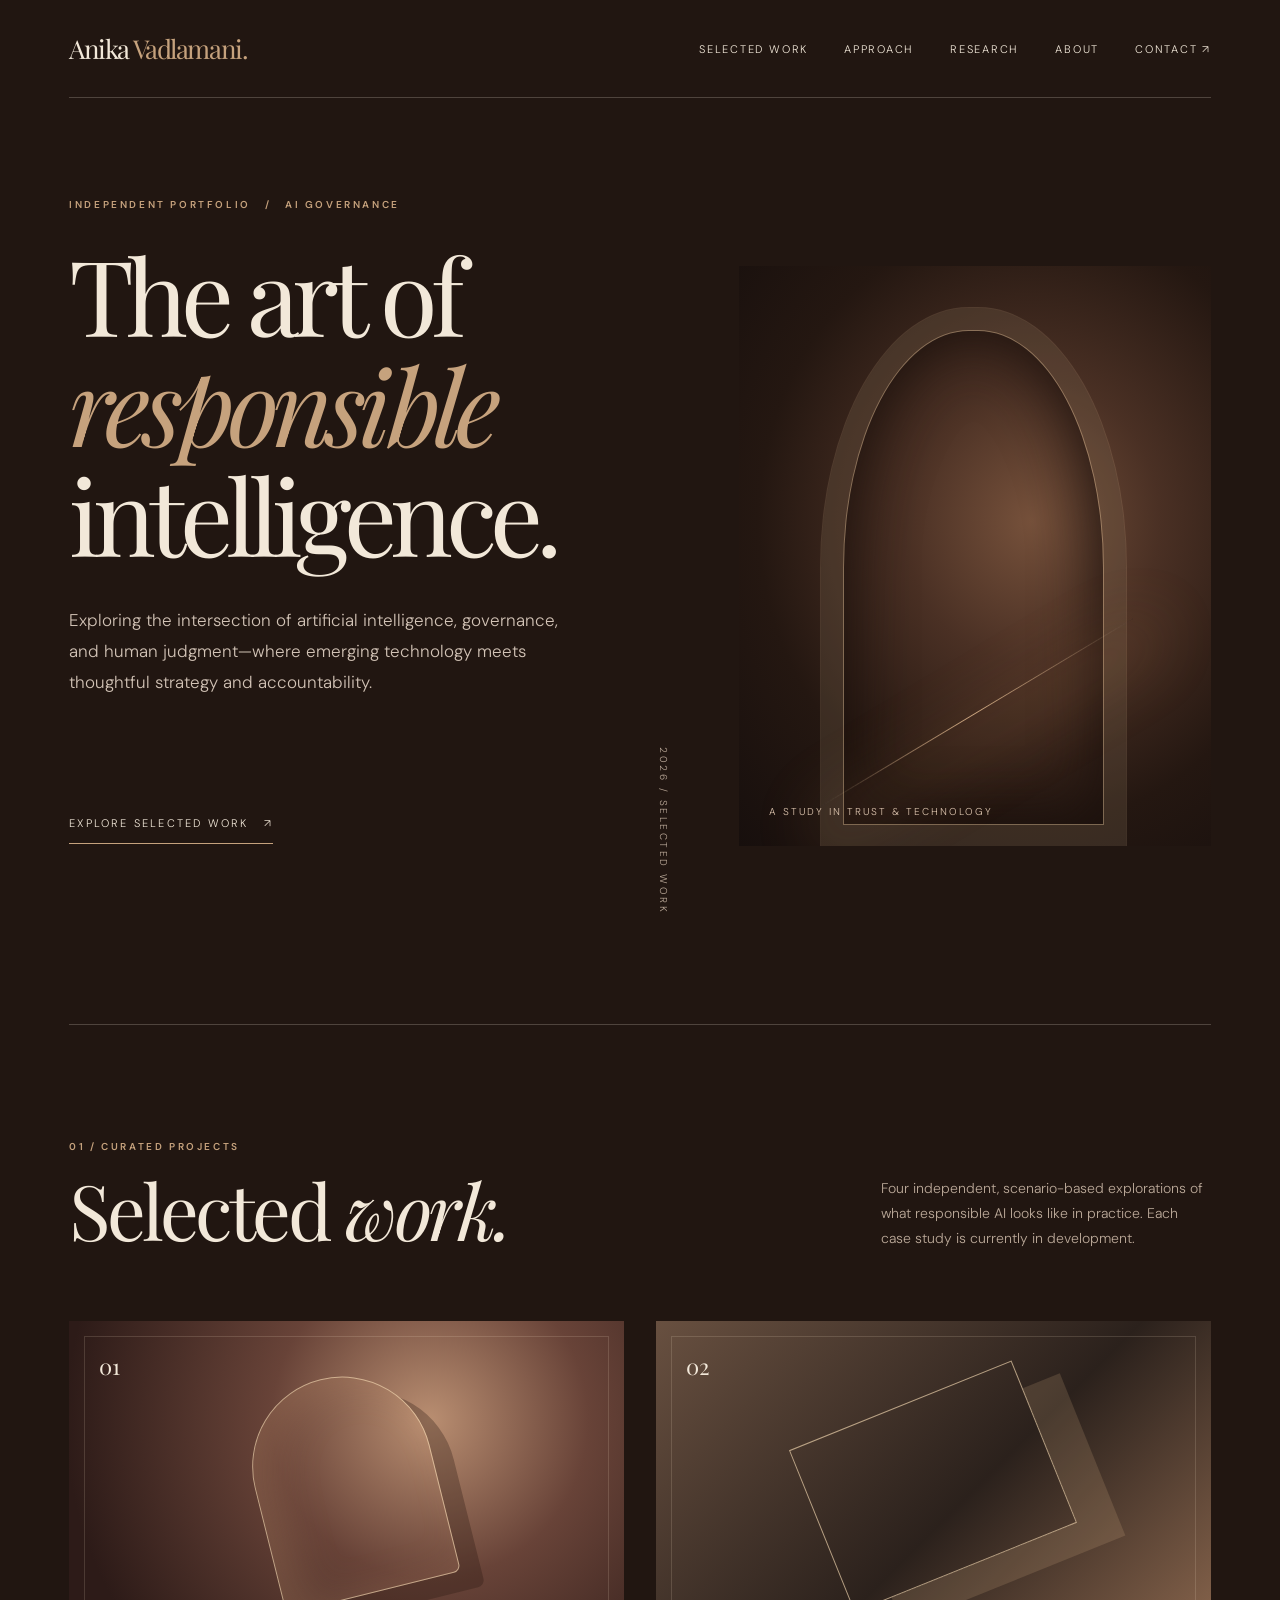
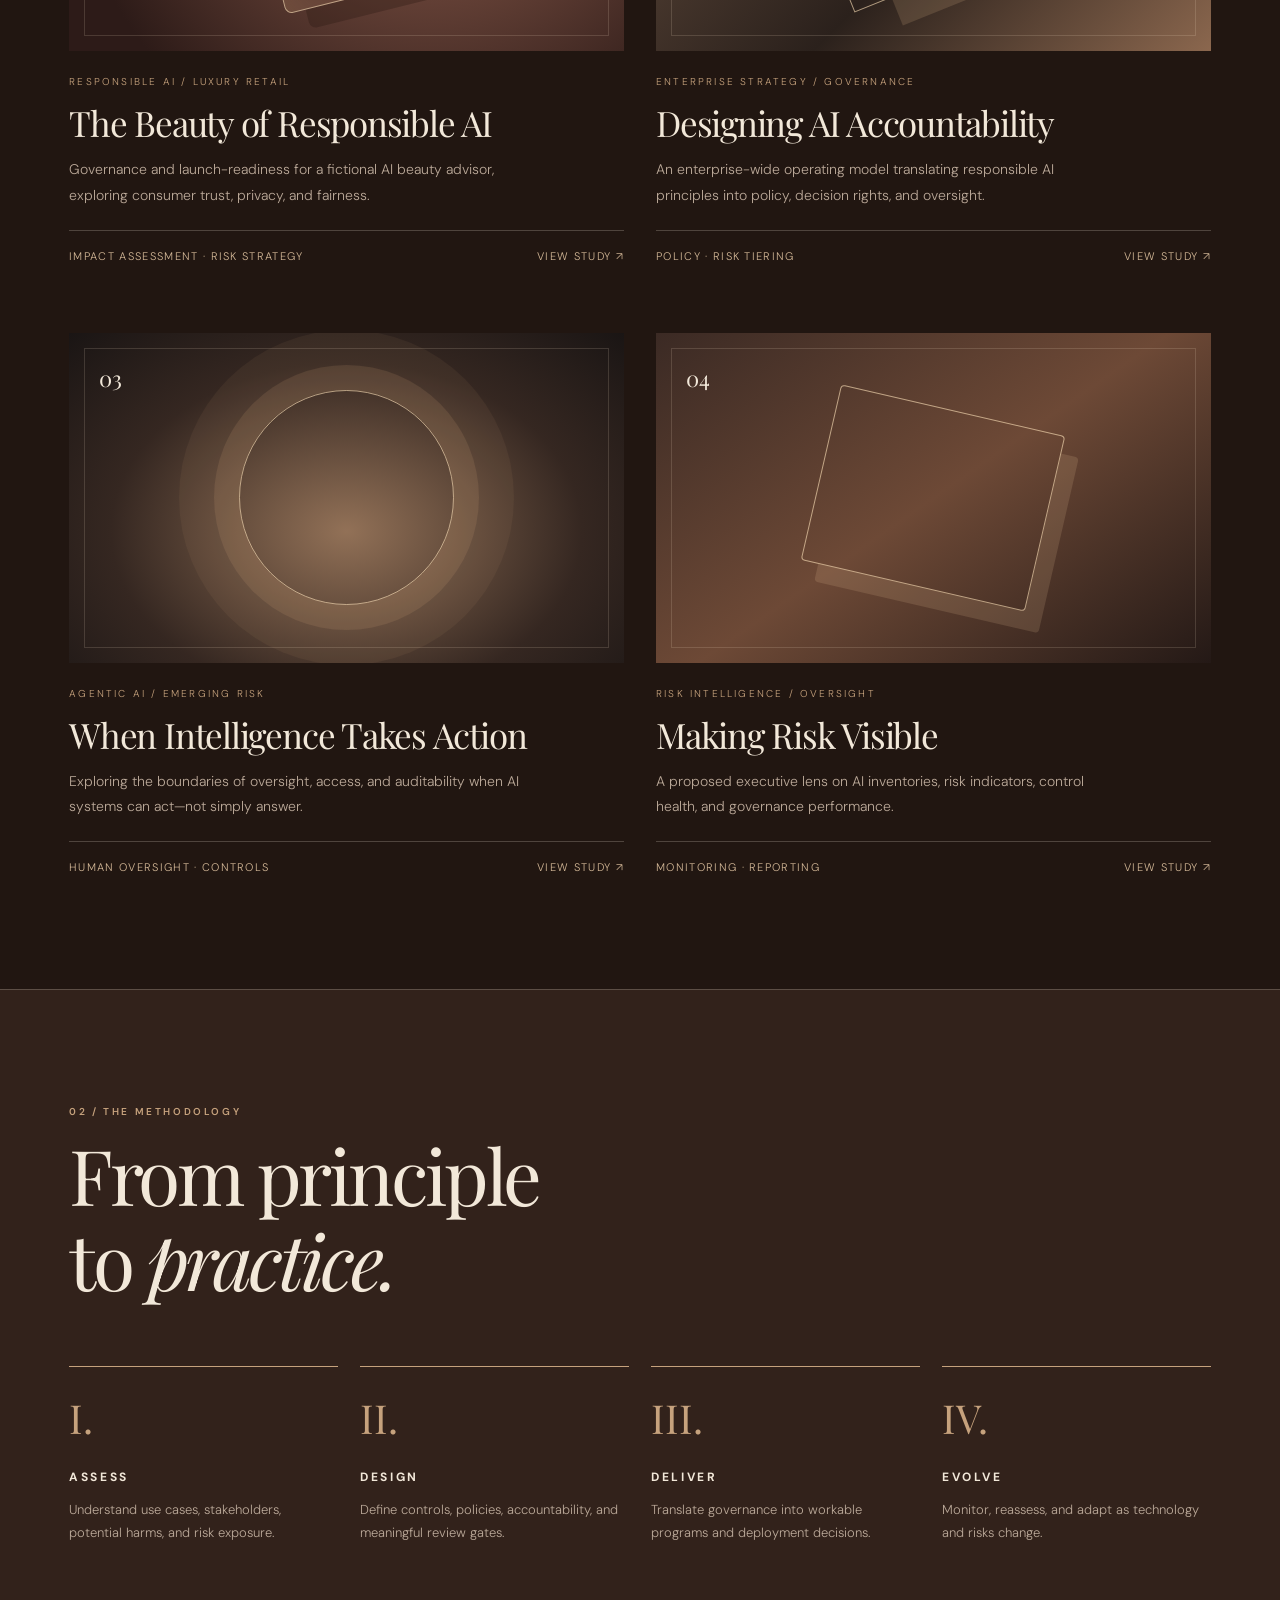
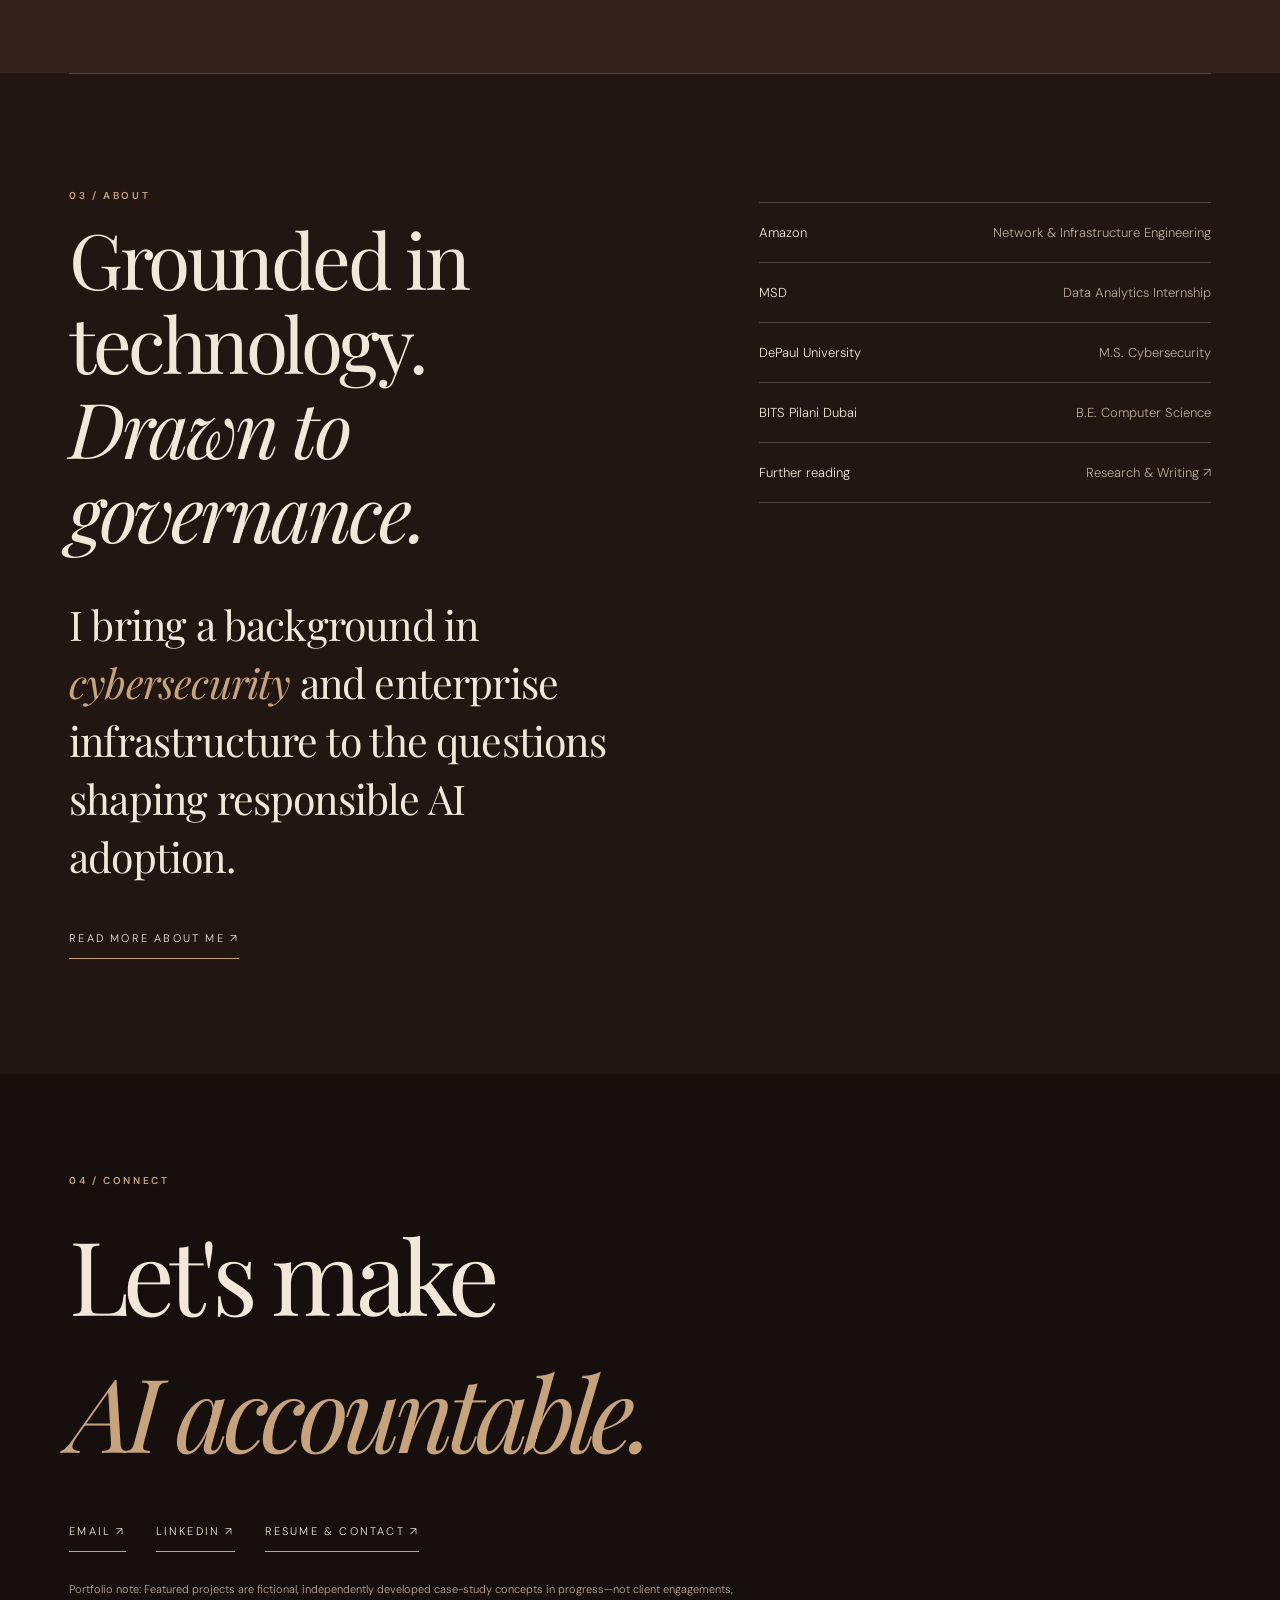
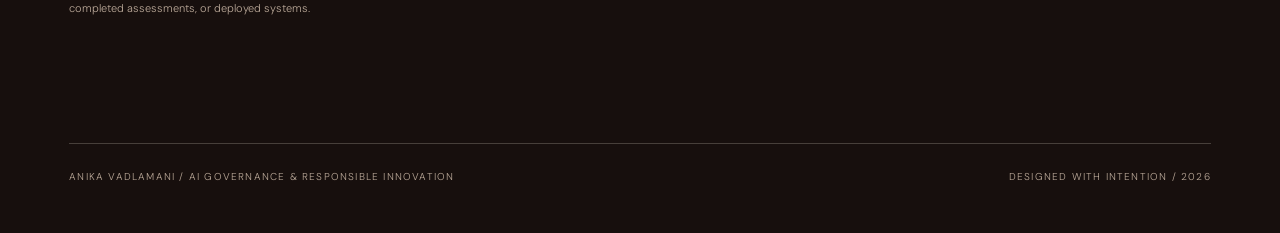
==== commit 6b09bc15: "Link Research and About pages from homepage" ====
--- a/index.html
+++ b/index.html
@@ -1,4 +1,4 @@
 <!doctype html>
 <html lang="en"><head><meta charset="utf-8"><meta name="viewport" content="width=device-width, initial-scale=1"><meta name="theme-color" content="#211611"><meta name="description" content="An independent portfolio exploring AI governance, responsible innovation, and risk strategy."><title>Anika Vadlamani — AI Governance & Responsible Innovation</title><link rel="preconnect" href="https://fonts.googleapis.com"><link rel="preconnect" href="https://fonts.gstatic.com" crossorigin><link href="https://fonts.googleapis.com/css2?family=DM+Sans:wght@300;400;500;600&family=Playfair+Display:ital,wght@0,400;0,500;1,400&display=swap" rel="stylesheet"><style>
 :root{--espresso:#211611;--dark:#170f0d;--brown:#32221b;--cocoa:#493329;--cream:#f2e8d9;--muted:#bba999;--bronze:#c6a27d;--line:rgba(242,232,217,.22)}*{box-sizing:border-box}html{scroll-behavior:smooth}body{margin:0;background:var(--espresso);color:var(--cream);font-family:'DM Sans',Arial,sans-serif;font-weight:300}a{color:inherit;text-decoration:none}a:hover{color:#e2b98d}button{font:inherit}.shell{max-width:1460px;margin:auto;padding:0 5.4vw}.eyebrow,.micro{font-size:10px;letter-spacing:.26em;text-transform:uppercase;font-weight:600}.micro{color:var(--bronze)}.nav{height:98px;display:flex;align-items:center;justify-content:space-between;border-bottom:1px solid var(--line)}.brand{white-space:nowrap;font-family:'Playfair Display',serif;font-size:26px;letter-spacing:-.055em}.brand span{color:var(--bronze)}.navlinks{display:flex;gap:36px;font-size:11px;letter-spacing:.16em;text-transform:uppercase}.navlinks a{transition:.2s}.hero{min-height:720px;display:grid;grid-template-columns:1.12fr .88fr;align-items:center;gap:6%;padding:100px 0 110px}.hero h1{font-family:'Playfair Display',Georgia,serif;font-size:clamp(68px,8.2vw,132px);font-weight:400;letter-spacing:-.065em;line-height:1.05;margin:27px 0 36px}.hero h1 em{font-weight:400;color:var(--bronze)}.intro{max-width:510px;color:#d2c3b6;font-size:17px;line-height:1.85}.hero-art{height:580px;position:relative;background:radial-gradient(ellipse at 62% 44%,#76513b 0%,#4a3024 31%,#241711 66%,#170f0d 100%);overflow:hidden}.hero-art:before{content:'';position:absolute;width:55%;height:85%;left:22%;top:11%;border:1px solid rgba(232,201,161,.45);border-radius:48% 48% 0 0;box-shadow:0 0 0 22px rgba(25,15,10,.14),0 0 0 23px rgba(232,201,161,.15),inset 0 0 65px #1c110d}.hero-art:after{content:'';position:absolute;width:78%;height:1px;background:linear-gradient(90deg,transparent,#d1aa82,transparent);top:77%;left:11%;transform:rotate(-31deg);box-shadow:0 22px 65px 16px rgba(204,146,91,.18)}.art-label{position:absolute;bottom:28px;left:30px;z-index:2;font-size:10px;letter-spacing:.2em;color:#ddc5af}.hero-caption{display:flex;justify-content:space-between;margin-top:48px;gap:20px;align-items:center}.line-link{display:inline-block;border-bottom:1px solid var(--bronze);padding:0 0 13px;text-transform:uppercase;letter-spacing:.2em;font-size:11px}.vertical{writing-mode:vertical-rl;font-size:10px;letter-spacing:.25em;color:var(--muted)}.section{padding:115px 0;border-top:1px solid var(--line)}.section-heading{display:flex;align-items:end;justify-content:space-between;gap:20px;margin-bottom:56px}.section h2{font-family:'Playfair Display',Georgia,serif;font-size:clamp(47px,6vw,80px);line-height:1.1;letter-spacing:-.045em;font-weight:400;margin:14px 0}.section-lede{max-width:330px;color:var(--muted);font-size:14px;line-height:1.8}.projects{display:grid;grid-template-columns:repeat(2,minmax(0,1fr));gap:70px 32px}.project{display:block}.project-visual{height:330px;position:relative;overflow:hidden;display:flex;align-items:center;justify-content:center;transition:filter .3s}.project:hover .project-visual{filter:brightness(1.15)}.project-visual:after{content:'';position:absolute;inset:15px;border:1px solid rgba(255,236,210,.15)}.visual-1{background:radial-gradient(circle at 65% 30%,#b98e71,#684338 37%,#2d1b18 85%)}.visual-2{background:linear-gradient(135deg,#685040,#2b211c 55%,#8b674e)}.visual-3{background:radial-gradient(ellipse at 50% 60%,#927157,#352721 60%,#1a1514)}.visual-4{background:linear-gradient(145deg,#3b2a24,#6d4936 50%,#241916)}.sculpt{width:180px;height:220px;border:1px solid rgba(248,220,180,.65);border-radius:100px 100px 8px 8px;box-shadow:20px 20px 0 rgba(38,20,15,.3),inset 20px 5px 45px rgba(245,190,139,.2);transform:rotate(-14deg)}.visual-2 .sculpt{width:240px;height:175px;border-radius:0;transform:rotate(-22deg);box-shadow:40px 30px 0 rgba(215,177,133,.18)}.visual-3 .sculpt{width:215px;height:215px;border-radius:50%;transform:none;box-shadow:0 0 0 25px rgba(224,182,134,.12),0 0 0 60px rgba(224,182,134,.06)}.visual-4 .sculpt{width:230px;height:180px;border-radius:4px;transform:rotate(13deg);box-shadow:18px 18px 0 rgba(231,192,151,.16)}.project-num{position:absolute;left:30px;top:30px;font-family:'Playfair Display',serif;font-size:22px}.project-meta{color:var(--bronze);font-size:10px;letter-spacing:.22em;text-transform:uppercase;margin-top:24px}.project h3{font-family:'Playfair Display',Georgia,serif;font-size:35px;letter-spacing:-.035em;font-weight:400;margin:11px 0}.project p{font-size:14px;line-height:1.8;color:var(--muted);max-width:460px;margin:0}.project-bottom{display:flex;justify-content:space-between;align-items:center;border-top:1px solid var(--line);margin-top:22px;padding-top:18px;color:#d5b998;font-size:11px;letter-spacing:.12em;text-transform:uppercase}.approach{background:var(--brown)}.steps{display:grid;grid-template-columns:repeat(4,1fr);gap:22px;margin-top:65px}.step{border-top:1px solid var(--bronze);padding-top:24px}.step-num{font-family:'Playfair Display',serif;font-size:40px;color:var(--bronze)}.step h3{font-size:12px;letter-spacing:.22em;text-transform:uppercase;margin:25px 0 12px}.step p{color:var(--muted);line-height:1.8;font-size:13px}.about-grid{display:grid;grid-template-columns:1.1fr .9fr;gap:12%;align-items:start}.about-text{font-family:'Playfair Display',serif;font-size:clamp(27px,3.2vw,45px);line-height:1.42;letter-spacing:-.02em}.about-text em{color:var(--bronze)}.credentials{border-top:1px solid var(--line)}.credential{padding:21px 0;border-bottom:1px solid var(--line);display:flex;justify-content:space-between;gap:16px;font-size:13px}.credential span:last-child{color:var(--muted);text-align:right}.contact{background:var(--dark);padding:100px 0 50px}.contact h2{font-family:'Playfair Display',serif;font-size:clamp(62px,8vw,120px);font-weight:400;letter-spacing:-.06em;margin:18px 0 45px}.contact h2 em{color:var(--bronze)}.contact-links{display:flex;gap:30px;flex-wrap:wrap}.footer{margin-top:125px;padding-top:26px;border-top:1px solid var(--line);display:flex;justify-content:space-between;gap:25px;color:var(--muted);font-size:10px;letter-spacing:.12em;text-transform:uppercase}.disclaimer{font-size:11px;line-height:1.7;color:var(--muted);margin-top:28px;max-width:700px}.mobile-menu{display:none}@media(max-width:900px){.shell{padding:0 6vw}.nav{height:80px}.navlinks{gap:14px;font-size:9px}.hero{grid-template-columns:1fr;gap:45px;padding:75px 0}.hero h1{font-size:clamp(65px,12vw,100px)}.hero-art{height:360px}.projects{gap:45px 22px}.project-visual{height:245px}.steps{grid-template-columns:repeat(2,1fr)}.about-grid{gap:6%}}@media(max-width:600px){.brand{font-size:18px}.navlinks a:nth-child(2),.navlinks a:nth-child(3){display:none}.hero{min-height:unset}.hero h1{font-size:65px}.intro{font-size:15px}.hero-art{height:310px}.hero-caption{margin-top:30px}.section{padding:75px 0}.section-heading{display:block}.projects{grid-template-columns:1fr;gap:55px}.project-visual{height:280px}.section h2{font-size:51px}.about-grid{grid-template-columns:1fr;gap:42px}.steps{gap:26px 18px}.footer{display:block;line-height:2}.contact{padding-top:80px}.contact h2{font-size:65px}}@media(prefers-reduced-motion:reduce){html{scroll-behavior:auto}*{transition:none!important}}
-</style></head><body><div class="shell"><header class="nav"><a class="brand" href="#top" aria-label="Anika Vadlamani home">Anika <span>Vadlamani.</span></a><nav class="navlinks" aria-label="Main navigation"><a href="#work">Selected work</a><a href="#approach">Approach</a><a href="#about">About</a><a href="#contact">Contact ↗</a></nav></header><main id="top"><section class="hero"><div><div class="micro">Independent portfolio &nbsp; / &nbsp; AI governance</div><h1>The art of<br><em>responsible</em><br>intelligence.</h1><p class="intro">Exploring the intersection of artificial intelligence, governance, and human judgment—where emerging technology meets thoughtful strategy and accountability.</p><div class="hero-caption"><a class="line-link" href="#work">Explore selected work &nbsp; ↗</a><span class="vertical">2026 / SELECTED WORK</span></div></div><div class="hero-art" role="img" aria-label="Abstract espresso and bronze architectural composition"><span class="art-label">A STUDY IN TRUST & TECHNOLOGY</span></div></section><section id="work" class="section"><div class="section-heading"><div><div class="micro">01 / Curated projects</div><h2>Selected <em>work.</em></h2></div><p class="section-lede">Four independent, scenario-based explorations of what responsible AI looks like in practice. Each case study is currently in development.</p></div><div class="projects"><a class="project" href="luxury-retail.html"><div class="project-visual visual-1"><span class="project-num">01</span><div class="sculpt"></div></div><div class="project-meta">Responsible AI / Luxury retail</div><h3>The Beauty of Responsible AI</h3><p>Governance and launch-readiness for a fictional AI beauty advisor, exploring consumer trust, privacy, and fairness.</p><div class="project-bottom"><span>Impact assessment · Risk strategy</span><span>View study ↗</span></div></a><a class="project" href="enterprise-governance.html"><div class="project-visual visual-2"><span class="project-num">02</span><div class="sculpt"></div></div><div class="project-meta">Enterprise strategy / Governance</div><h3>Designing AI Accountability</h3><p>An enterprise-wide operating model translating responsible AI principles into policy, decision rights, and oversight.</p><div class="project-bottom"><span>Policy · Risk tiering</span><span>View study ↗</span></div></a><a class="project" href="agentic-ai.html"><div class="project-visual visual-3"><span class="project-num">03</span><div class="sculpt"></div></div><div class="project-meta">Agentic AI / Emerging risk</div><h3>When Intelligence Takes Action</h3><p>Exploring the boundaries of oversight, access, and auditability when AI systems can act—not simply answer.</p><div class="project-bottom"><span>Human oversight · Controls</span><span>View study ↗</span></div></a><a class="project" href="risk-monitoring.html"><div class="project-visual visual-4"><span class="project-num">04</span><div class="sculpt"></div></div><div class="project-meta">Risk intelligence / Oversight</div><h3>Making Risk Visible</h3><p>A proposed executive lens on AI inventories, risk indicators, control health, and governance performance.</p><div class="project-bottom"><span>Monitoring · Reporting</span><span>View study ↗</span></div></a></div></section></main></div><section id="approach" class="section approach"><div class="shell"><div class="micro">02 / The methodology</div><h2>From principle<br>to <em>practice.</em></h2><div class="steps"><div class="step"><div class="step-num">I.</div><h3>Assess</h3><p>Understand use cases, stakeholders, potential harms, and risk exposure.</p></div><div class="step"><div class="step-num">II.</div><h3>Design</h3><p>Define controls, policies, accountability, and meaningful review gates.</p></div><div class="step"><div class="step-num">III.</div><h3>Deliver</h3><p>Translate governance into workable programs and deployment decisions.</p></div><div class="step"><div class="step-num">IV.</div><h3>Evolve</h3><p>Monitor, reassess, and adapt as technology and risks change.</p></div></div></div></section><div class="shell"><section id="about" class="section"><div class="micro">03 / About</div><div class="about-grid"><div><h2>Grounded in technology.<br><em>Drawn to governance.</em></h2><p class="about-text">I bring a background in <em>cybersecurity</em> and enterprise infrastructure to the questions shaping responsible AI adoption.</p><a class="line-link" href="https://app.notion.com/p/3f402e310edb8181b835ecc749777035" target="_blank" rel="noopener">Read more about me ↗</a></div><div class="credentials"><div class="credential"><span>Amazon</span><span>Network & Infrastructure Engineering</span></div><div class="credential"><span>MSD</span><span>Data Analytics Internship</span></div><div class="credential"><span>DePaul University</span><span>M.S. Cybersecurity</span></div><div class="credential"><span>BITS Pilani Dubai</span><span>B.E. Computer Science</span></div><div class="credential"><span>Further reading</span><span><a href="https://app.notion.com/p/3f402e310edb817fae02cfec01f26bf7" target="_blank" rel="noopener">Research & Writing ↗</a></span></div></div></div></section></div><footer id="contact" class="contact"><div class="shell"><div class="micro">04 / Connect</div><h2>Let's make<br><em>AI accountable.</em></h2><div class="contact-links"><a class="line-link" href="mailto:vadlamanianika@gmail.com">Email ↗</a><a class="line-link" href="https://www.linkedin.com/in/anika-vadlamani/" target="_blank" rel="noopener">LinkedIn ↗</a><a class="line-link" href="https://app.notion.com/p/3f402e310edb81589319c89252899006" target="_blank" rel="noopener">Resume & contact ↗</a></div><p class="disclaimer">Portfolio note: Featured projects are fictional, independently developed case-study concepts in progress—not client engagements, completed assessments, or deployed systems.</p><div class="footer"><span>Anika Vadlamani / AI Governance & Responsible Innovation</span><span>Designed with intention / 2026</span></div></div></footer></body></html>+</style></head><body><div class="shell"><header class="nav"><a class="brand" href="#top" aria-label="Anika Vadlamani home">Anika <span>Vadlamani.</span></a><nav class="navlinks" aria-label="Main navigation"><a href="#work">Selected work</a><a href="#approach">Approach</a><a href="research.html">Research</a><a href="about.html">About</a><a href="#contact">Contact ↗</a></nav></header><main id="top"><section class="hero"><div><div class="micro">Independent portfolio &nbsp; / &nbsp; AI governance</div><h1>The art of<br><em>responsible</em><br>intelligence.</h1><p class="intro">Exploring the intersection of artificial intelligence, governance, and human judgment—where emerging technology meets thoughtful strategy and accountability.</p><div class="hero-caption"><a class="line-link" href="#work">Explore selected work &nbsp; ↗</a><span class="vertical">2026 / SELECTED WORK</span></div></div><div class="hero-art" role="img" aria-label="Abstract espresso and bronze architectural composition"><span class="art-label">A STUDY IN TRUST & TECHNOLOGY</span></div></section><section id="work" class="section"><div class="section-heading"><div><div class="micro">01 / Curated projects</div><h2>Selected <em>work.</em></h2></div><p class="section-lede">Four independent, scenario-based explorations of what responsible AI looks like in practice. Each case study is currently in development.</p></div><div class="projects"><a class="project" href="luxury-retail.html"><div class="project-visual visual-1"><span class="project-num">01</span><div class="sculpt"></div></div><div class="project-meta">Responsible AI / Luxury retail</div><h3>The Beauty of Responsible AI</h3><p>Governance and launch-readiness for a fictional AI beauty advisor, exploring consumer trust, privacy, and fairness.</p><div class="project-bottom"><span>Impact assessment · Risk strategy</span><span>View study ↗</span></div></a><a class="project" href="enterprise-governance.html"><div class="project-visual visual-2"><span class="project-num">02</span><div class="sculpt"></div></div><div class="project-meta">Enterprise strategy / Governance</div><h3>Designing AI Accountability</h3><p>An enterprise-wide operating model translating responsible AI principles into policy, decision rights, and oversight.</p><div class="project-bottom"><span>Policy · Risk tiering</span><span>View study ↗</span></div></a><a class="project" href="agentic-ai.html"><div class="project-visual visual-3"><span class="project-num">03</span><div class="sculpt"></div></div><div class="project-meta">Agentic AI / Emerging risk</div><h3>When Intelligence Takes Action</h3><p>Exploring the boundaries of oversight, access, and auditability when AI systems can act—not simply answer.</p><div class="project-bottom"><span>Human oversight · Controls</span><span>View study ↗</span></div></a><a class="project" href="risk-monitoring.html"><div class="project-visual visual-4"><span class="project-num">04</span><div class="sculpt"></div></div><div class="project-meta">Risk intelligence / Oversight</div><h3>Making Risk Visible</h3><p>A proposed executive lens on AI inventories, risk indicators, control health, and governance performance.</p><div class="project-bottom"><span>Monitoring · Reporting</span><span>View study ↗</span></div></a></div></section></main></div><section id="approach" class="section approach"><div class="shell"><div class="micro">02 / The methodology</div><h2>From principle<br>to <em>practice.</em></h2><div class="steps"><div class="step"><div class="step-num">I.</div><h3>Assess</h3><p>Understand use cases, stakeholders, potential harms, and risk exposure.</p></div><div class="step"><div class="step-num">II.</div><h3>Design</h3><p>Define controls, policies, accountability, and meaningful review gates.</p></div><div class="step"><div class="step-num">III.</div><h3>Deliver</h3><p>Translate governance into workable programs and deployment decisions.</p></div><div class="step"><div class="step-num">IV.</div><h3>Evolve</h3><p>Monitor, reassess, and adapt as technology and risks change.</p></div></div></div></section><div class="shell"><section id="about" class="section"><div class="micro">03 / About</div><div class="about-grid"><div><h2>Grounded in technology.<br><em>Drawn to governance.</em></h2><p class="about-text">I bring a background in <em>cybersecurity</em> and enterprise infrastructure to the questions shaping responsible AI adoption.</p><a class="line-link" href="about.html">Read more about me ↗</a></div><div class="credentials"><div class="credential"><span>Amazon</span><span>Network & Infrastructure Engineering</span></div><div class="credential"><span>MSD</span><span>Data Analytics Internship</span></div><div class="credential"><span>DePaul University</span><span>M.S. Cybersecurity</span></div><div class="credential"><span>BITS Pilani Dubai</span><span>B.E. Computer Science</span></div><div class="credential"><span>Further reading</span><span><a href="research.html">Research & Writing ↗</a></span></div></div></div></section></div><footer id="contact" class="contact"><div class="shell"><div class="micro">04 / Connect</div><h2>Let's make<br><em>AI accountable.</em></h2><div class="contact-links"><a class="line-link" href="mailto:vadlamanianika@gmail.com">Email ↗</a><a class="line-link" href="https://www.linkedin.com/in/anika-vadlamani/" target="_blank" rel="noopener">LinkedIn ↗</a><a class="line-link" href="https://app.notion.com/p/3f402e310edb81589319c89252899006" target="_blank" rel="noopener">Resume & contact ↗</a></div><p class="disclaimer">Portfolio note: Featured projects are fictional, independently developed case-study concepts in progress—not client engagements, completed assessments, or deployed systems.</p><div class="footer"><span>Anika Vadlamani / AI Governance & Responsible Innovation</span><span>Designed with intention / 2026</span></div></div></footer></body></html>
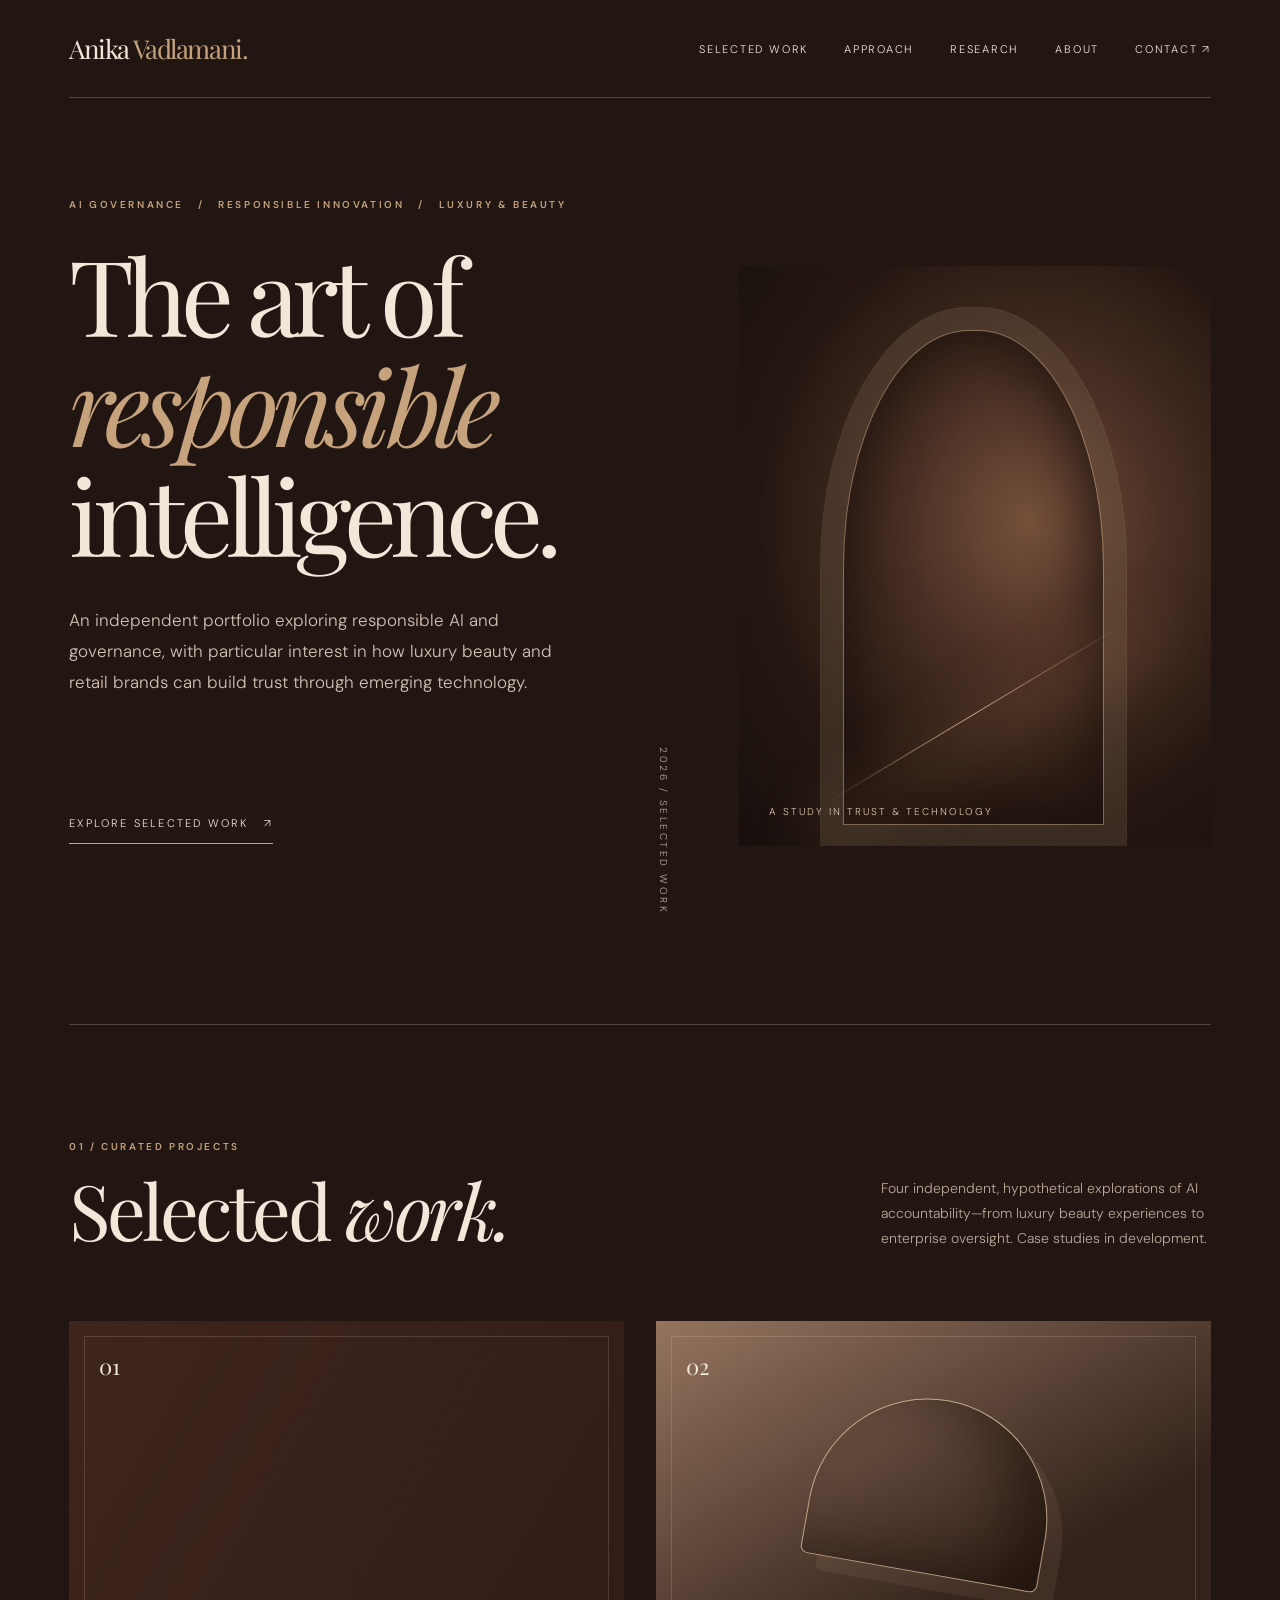
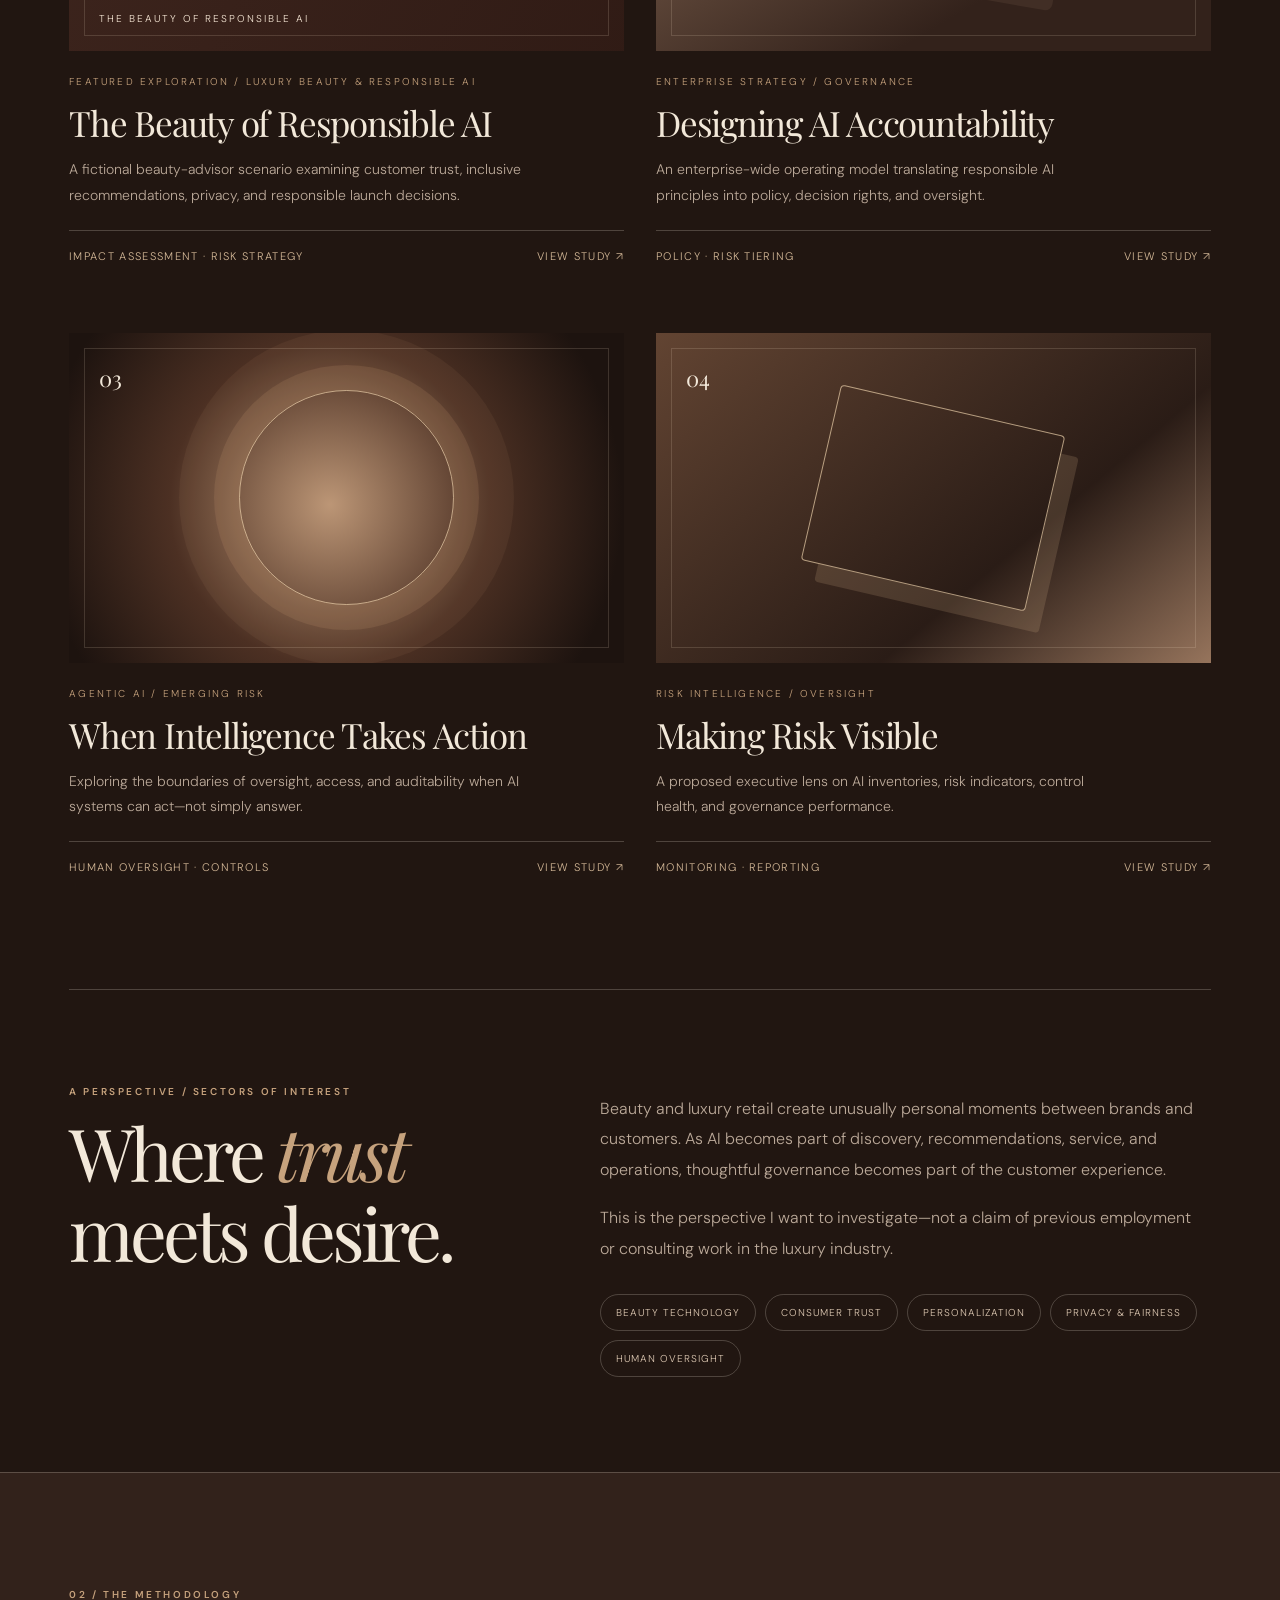
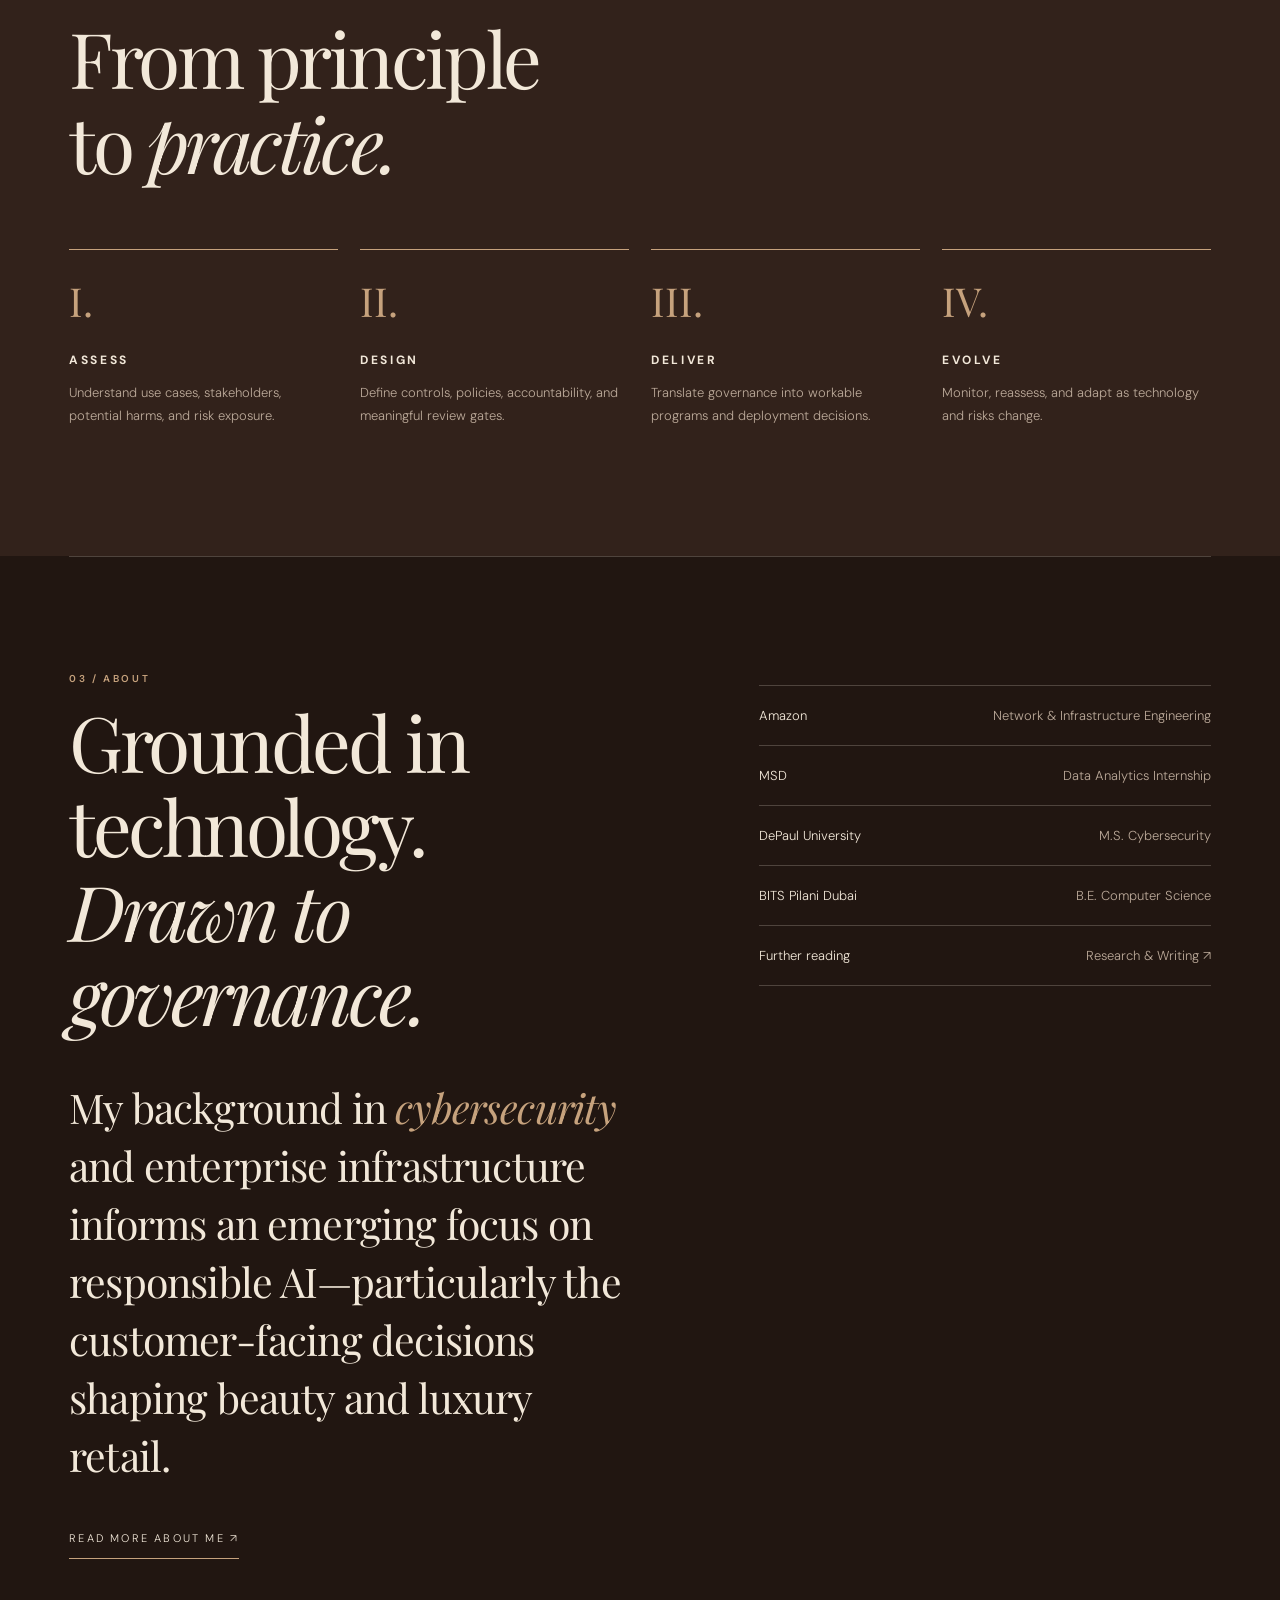
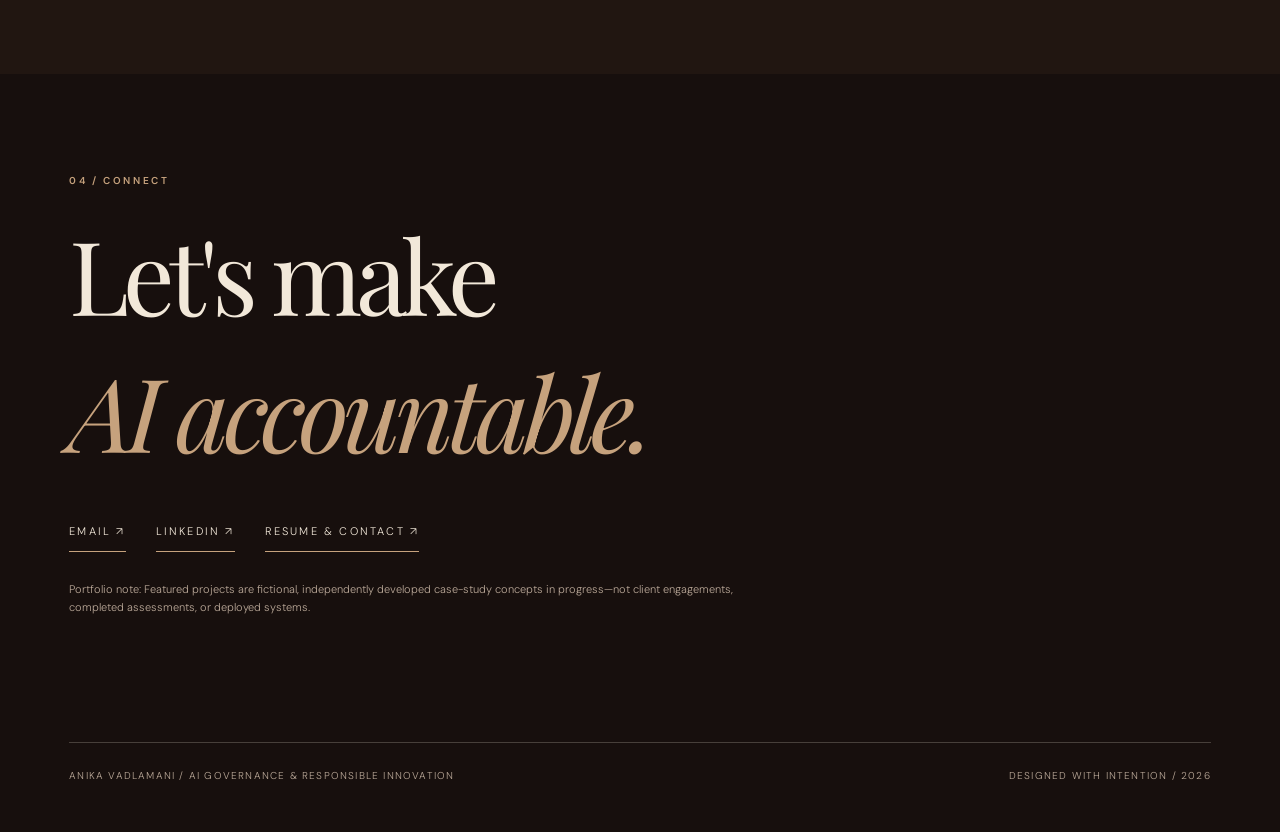
==== commit 8f1072d5: "Refine portfolio for luxury beauty and retail" ====
--- a/index.html
+++ b/index.html
@@ -1,4 +1,4 @@
 <!doctype html>
-<html lang="en"><head><meta charset="utf-8"><meta name="viewport" content="width=device-width, initial-scale=1"><meta name="theme-color" content="#211611"><meta name="description" content="An independent portfolio exploring AI governance, responsible innovation, and risk strategy."><title>Anika Vadlamani — AI Governance & Responsible Innovation</title><link rel="preconnect" href="https://fonts.googleapis.com"><link rel="preconnect" href="https://fonts.gstatic.com" crossorigin><link href="https://fonts.googleapis.com/css2?family=DM+Sans:wght@300;400;500;600&family=Playfair+Display:ital,wght@0,400;0,500;1,400&display=swap" rel="stylesheet"><style>
+<html lang="en"><head><meta charset="utf-8"><meta name="viewport" content="width=device-width, initial-scale=1"><meta name="theme-color" content="#211611"><meta name="description" content="Anika Vadlamani explores responsible AI and governance, particularly in luxury beauty and retail."><title>Anika Vadlamani — AI Governance & Responsible Innovation</title><link rel="preconnect" href="https://fonts.googleapis.com"><link rel="preconnect" href="https://fonts.gstatic.com" crossorigin><link href="https://fonts.googleapis.com/css2?family=DM+Sans:wght@300;400;500;600&family=Playfair+Display:ital,wght@0,400;0,500;1,400&display=swap" rel="stylesheet"><style>
 :root{--espresso:#211611;--dark:#170f0d;--brown:#32221b;--cocoa:#493329;--cream:#f2e8d9;--muted:#bba999;--bronze:#c6a27d;--line:rgba(242,232,217,.22)}*{box-sizing:border-box}html{scroll-behavior:smooth}body{margin:0;background:var(--espresso);color:var(--cream);font-family:'DM Sans',Arial,sans-serif;font-weight:300}a{color:inherit;text-decoration:none}a:hover{color:#e2b98d}button{font:inherit}.shell{max-width:1460px;margin:auto;padding:0 5.4vw}.eyebrow,.micro{font-size:10px;letter-spacing:.26em;text-transform:uppercase;font-weight:600}.micro{color:var(--bronze)}.nav{height:98px;display:flex;align-items:center;justify-content:space-between;border-bottom:1px solid var(--line)}.brand{white-space:nowrap;font-family:'Playfair Display',serif;font-size:26px;letter-spacing:-.055em}.brand span{color:var(--bronze)}.navlinks{display:flex;gap:36px;font-size:11px;letter-spacing:.16em;text-transform:uppercase}.navlinks a{transition:.2s}.hero{min-height:720px;display:grid;grid-template-columns:1.12fr .88fr;align-items:center;gap:6%;padding:100px 0 110px}.hero h1{font-family:'Playfair Display',Georgia,serif;font-size:clamp(68px,8.2vw,132px);font-weight:400;letter-spacing:-.065em;line-height:1.05;margin:27px 0 36px}.hero h1 em{font-weight:400;color:var(--bronze)}.intro{max-width:510px;color:#d2c3b6;font-size:17px;line-height:1.85}.hero-art{height:580px;position:relative;background:radial-gradient(ellipse at 62% 44%,#76513b 0%,#4a3024 31%,#241711 66%,#170f0d 100%);overflow:hidden}.hero-art:before{content:'';position:absolute;width:55%;height:85%;left:22%;top:11%;border:1px solid rgba(232,201,161,.45);border-radius:48% 48% 0 0;box-shadow:0 0 0 22px rgba(25,15,10,.14),0 0 0 23px rgba(232,201,161,.15),inset 0 0 65px #1c110d}.hero-art:after{content:'';position:absolute;width:78%;height:1px;background:linear-gradient(90deg,transparent,#d1aa82,transparent);top:77%;left:11%;transform:rotate(-31deg);box-shadow:0 22px 65px 16px rgba(204,146,91,.18)}.art-label{position:absolute;bottom:28px;left:30px;z-index:2;font-size:10px;letter-spacing:.2em;color:#ddc5af}.hero-caption{display:flex;justify-content:space-between;margin-top:48px;gap:20px;align-items:center}.line-link{display:inline-block;border-bottom:1px solid var(--bronze);padding:0 0 13px;text-transform:uppercase;letter-spacing:.2em;font-size:11px}.vertical{writing-mode:vertical-rl;font-size:10px;letter-spacing:.25em;color:var(--muted)}.section{padding:115px 0;border-top:1px solid var(--line)}.section-heading{display:flex;align-items:end;justify-content:space-between;gap:20px;margin-bottom:56px}.section h2{font-family:'Playfair Display',Georgia,serif;font-size:clamp(47px,6vw,80px);line-height:1.1;letter-spacing:-.045em;font-weight:400;margin:14px 0}.section-lede{max-width:330px;color:var(--muted);font-size:14px;line-height:1.8}.projects{display:grid;grid-template-columns:repeat(2,minmax(0,1fr));gap:70px 32px}.project{display:block}.project-visual{height:330px;position:relative;overflow:hidden;display:flex;align-items:center;justify-content:center;transition:filter .3s}.project:hover .project-visual{filter:brightness(1.15)}.project-visual:after{content:'';position:absolute;inset:15px;border:1px solid rgba(255,236,210,.15)}.visual-1{background:radial-gradient(circle at 65% 30%,#b98e71,#684338 37%,#2d1b18 85%)}.visual-2{background:linear-gradient(135deg,#685040,#2b211c 55%,#8b674e)}.visual-3{background:radial-gradient(ellipse at 50% 60%,#927157,#352721 60%,#1a1514)}.visual-4{background:linear-gradient(145deg,#3b2a24,#6d4936 50%,#241916)}.sculpt{width:180px;height:220px;border:1px solid rgba(248,220,180,.65);border-radius:100px 100px 8px 8px;box-shadow:20px 20px 0 rgba(38,20,15,.3),inset 20px 5px 45px rgba(245,190,139,.2);transform:rotate(-14deg)}.visual-2 .sculpt{width:240px;height:175px;border-radius:0;transform:rotate(-22deg);box-shadow:40px 30px 0 rgba(215,177,133,.18)}.visual-3 .sculpt{width:215px;height:215px;border-radius:50%;transform:none;box-shadow:0 0 0 25px rgba(224,182,134,.12),0 0 0 60px rgba(224,182,134,.06)}.visual-4 .sculpt{width:230px;height:180px;border-radius:4px;transform:rotate(13deg);box-shadow:18px 18px 0 rgba(231,192,151,.16)}.project-num{position:absolute;left:30px;top:30px;font-family:'Playfair Display',serif;font-size:22px}.project-meta{color:var(--bronze);font-size:10px;letter-spacing:.22em;text-transform:uppercase;margin-top:24px}.project h3{font-family:'Playfair Display',Georgia,serif;font-size:35px;letter-spacing:-.035em;font-weight:400;margin:11px 0}.project p{font-size:14px;line-height:1.8;color:var(--muted);max-width:460px;margin:0}.project-bottom{display:flex;justify-content:space-between;align-items:center;border-top:1px solid var(--line);margin-top:22px;padding-top:18px;color:#d5b998;font-size:11px;letter-spacing:.12em;text-transform:uppercase}.approach{background:var(--brown)}.steps{display:grid;grid-template-columns:repeat(4,1fr);gap:22px;margin-top:65px}.step{border-top:1px solid var(--bronze);padding-top:24px}.step-num{font-family:'Playfair Display',serif;font-size:40px;color:var(--bronze)}.step h3{font-size:12px;letter-spacing:.22em;text-transform:uppercase;margin:25px 0 12px}.step p{color:var(--muted);line-height:1.8;font-size:13px}.about-grid{display:grid;grid-template-columns:1.1fr .9fr;gap:12%;align-items:start}.about-text{font-family:'Playfair Display',serif;font-size:clamp(27px,3.2vw,45px);line-height:1.42;letter-spacing:-.02em}.about-text em{color:var(--bronze)}.credentials{border-top:1px solid var(--line)}.credential{padding:21px 0;border-bottom:1px solid var(--line);display:flex;justify-content:space-between;gap:16px;font-size:13px}.credential span:last-child{color:var(--muted);text-align:right}.contact{background:var(--dark);padding:100px 0 50px}.contact h2{font-family:'Playfair Display',serif;font-size:clamp(62px,8vw,120px);font-weight:400;letter-spacing:-.06em;margin:18px 0 45px}.contact h2 em{color:var(--bronze)}.contact-links{display:flex;gap:30px;flex-wrap:wrap}.footer{margin-top:125px;padding-top:26px;border-top:1px solid var(--line);display:flex;justify-content:space-between;gap:25px;color:var(--muted);font-size:10px;letter-spacing:.12em;text-transform:uppercase}.disclaimer{font-size:11px;line-height:1.7;color:var(--muted);margin-top:28px;max-width:700px}.mobile-menu{display:none}@media(max-width:900px){.shell{padding:0 6vw}.nav{height:80px}.navlinks{gap:14px;font-size:9px}.hero{grid-template-columns:1fr;gap:45px;padding:75px 0}.hero h1{font-size:clamp(65px,12vw,100px)}.hero-art{height:360px}.projects{gap:45px 22px}.project-visual{height:245px}.steps{grid-template-columns:repeat(2,1fr)}.about-grid{gap:6%}}@media(max-width:600px){.brand{font-size:18px}.navlinks a:nth-child(2),.navlinks a:nth-child(3){display:none}.hero{min-height:unset}.hero h1{font-size:65px}.intro{font-size:15px}.hero-art{height:310px}.hero-caption{margin-top:30px}.section{padding:75px 0}.section-heading{display:block}.projects{grid-template-columns:1fr;gap:55px}.project-visual{height:280px}.section h2{font-size:51px}.about-grid{grid-template-columns:1fr;gap:42px}.steps{gap:26px 18px}.footer{display:block;line-height:2}.contact{padding-top:80px}.contact h2{font-size:65px}}@media(prefers-reduced-motion:reduce){html{scroll-behavior:auto}*{transition:none!important}}
-</style></head><body><div class="shell"><header class="nav"><a class="brand" href="#top" aria-label="Anika Vadlamani home">Anika <span>Vadlamani.</span></a><nav class="navlinks" aria-label="Main navigation"><a href="#work">Selected work</a><a href="#approach">Approach</a><a href="research.html">Research</a><a href="about.html">About</a><a href="#contact">Contact ↗</a></nav></header><main id="top"><section class="hero"><div><div class="micro">Independent portfolio &nbsp; / &nbsp; AI governance</div><h1>The art of<br><em>responsible</em><br>intelligence.</h1><p class="intro">Exploring the intersection of artificial intelligence, governance, and human judgment—where emerging technology meets thoughtful strategy and accountability.</p><div class="hero-caption"><a class="line-link" href="#work">Explore selected work &nbsp; ↗</a><span class="vertical">2026 / SELECTED WORK</span></div></div><div class="hero-art" role="img" aria-label="Abstract espresso and bronze architectural composition"><span class="art-label">A STUDY IN TRUST & TECHNOLOGY</span></div></section><section id="work" class="section"><div class="section-heading"><div><div class="micro">01 / Curated projects</div><h2>Selected <em>work.</em></h2></div><p class="section-lede">Four independent, scenario-based explorations of what responsible AI looks like in practice. Each case study is currently in development.</p></div><div class="projects"><a class="project" href="luxury-retail.html"><div class="project-visual visual-1"><span class="project-num">01</span><div class="sculpt"></div></div><div class="project-meta">Responsible AI / Luxury retail</div><h3>The Beauty of Responsible AI</h3><p>Governance and launch-readiness for a fictional AI beauty advisor, exploring consumer trust, privacy, and fairness.</p><div class="project-bottom"><span>Impact assessment · Risk strategy</span><span>View study ↗</span></div></a><a class="project" href="enterprise-governance.html"><div class="project-visual visual-2"><span class="project-num">02</span><div class="sculpt"></div></div><div class="project-meta">Enterprise strategy / Governance</div><h3>Designing AI Accountability</h3><p>An enterprise-wide operating model translating responsible AI principles into policy, decision rights, and oversight.</p><div class="project-bottom"><span>Policy · Risk tiering</span><span>View study ↗</span></div></a><a class="project" href="agentic-ai.html"><div class="project-visual visual-3"><span class="project-num">03</span><div class="sculpt"></div></div><div class="project-meta">Agentic AI / Emerging risk</div><h3>When Intelligence Takes Action</h3><p>Exploring the boundaries of oversight, access, and auditability when AI systems can act—not simply answer.</p><div class="project-bottom"><span>Human oversight · Controls</span><span>View study ↗</span></div></a><a class="project" href="risk-monitoring.html"><div class="project-visual visual-4"><span class="project-num">04</span><div class="sculpt"></div></div><div class="project-meta">Risk intelligence / Oversight</div><h3>Making Risk Visible</h3><p>A proposed executive lens on AI inventories, risk indicators, control health, and governance performance.</p><div class="project-bottom"><span>Monitoring · Reporting</span><span>View study ↗</span></div></a></div></section></main></div><section id="approach" class="section approach"><div class="shell"><div class="micro">02 / The methodology</div><h2>From principle<br>to <em>practice.</em></h2><div class="steps"><div class="step"><div class="step-num">I.</div><h3>Assess</h3><p>Understand use cases, stakeholders, potential harms, and risk exposure.</p></div><div class="step"><div class="step-num">II.</div><h3>Design</h3><p>Define controls, policies, accountability, and meaningful review gates.</p></div><div class="step"><div class="step-num">III.</div><h3>Deliver</h3><p>Translate governance into workable programs and deployment decisions.</p></div><div class="step"><div class="step-num">IV.</div><h3>Evolve</h3><p>Monitor, reassess, and adapt as technology and risks change.</p></div></div></div></section><div class="shell"><section id="about" class="section"><div class="micro">03 / About</div><div class="about-grid"><div><h2>Grounded in technology.<br><em>Drawn to governance.</em></h2><p class="about-text">I bring a background in <em>cybersecurity</em> and enterprise infrastructure to the questions shaping responsible AI adoption.</p><a class="line-link" href="about.html">Read more about me ↗</a></div><div class="credentials"><div class="credential"><span>Amazon</span><span>Network & Infrastructure Engineering</span></div><div class="credential"><span>MSD</span><span>Data Analytics Internship</span></div><div class="credential"><span>DePaul University</span><span>M.S. Cybersecurity</span></div><div class="credential"><span>BITS Pilani Dubai</span><span>B.E. Computer Science</span></div><div class="credential"><span>Further reading</span><span><a href="research.html">Research & Writing ↗</a></span></div></div></div></section></div><footer id="contact" class="contact"><div class="shell"><div class="micro">04 / Connect</div><h2>Let's make<br><em>AI accountable.</em></h2><div class="contact-links"><a class="line-link" href="mailto:vadlamanianika@gmail.com">Email ↗</a><a class="line-link" href="https://www.linkedin.com/in/anika-vadlamani/" target="_blank" rel="noopener">LinkedIn ↗</a><a class="line-link" href="https://app.notion.com/p/3f402e310edb81589319c89252899006" target="_blank" rel="noopener">Resume & contact ↗</a></div><p class="disclaimer">Portfolio note: Featured projects are fictional, independently developed case-study concepts in progress—not client engagements, completed assessments, or deployed systems.</p><div class="footer"><span>Anika Vadlamani / AI Governance & Responsible Innovation</span><span>Designed with intention / 2026</span></div></div></footer></body></html>+.project-visual.visual-1{background:linear-gradient(120deg,rgba(24,13,10,.32),rgba(32,16,12,.66)),url("https://images.unsplash.com/photo-1596462502278-27bfdc403348?w=1200&q=85") center 45%/cover no-repeat,#503127}.visual-1 .sculpt{display:none}.feature-label{position:absolute;bottom:26px;left:30px;z-index:2;font-size:10px;letter-spacing:.2em;text-transform:uppercase;color:#f8e9d7}.project-visual.visual-2{background:linear-gradient(150deg,#94745e,#33221b 72%)}.visual-2 .sculpt{border-radius:130px 130px 8px 8px;transform:rotate(10deg);box-shadow:inset -35px -9px 55px rgba(20,10,5,.48),18px 15px 0 rgba(228,193,151,.08)}.project-visual.visual-3{background:radial-gradient(circle at 47% 52%,#bc9676,#4c3023 47%,#1d130f 86%)}.project-visual.visual-4{background:linear-gradient(140deg,#624432,#2a1c16 65%,#96745c)}.editorial-note{display:grid;grid-template-columns:.85fr 1.15fr;gap:7%;padding:95px 0;border-top:1px solid var(--line);align-items:start}.editorial-note h2{font:400 clamp(43px,5.7vw,78px)/1.09 'Playfair Display',Georgia,serif;letter-spacing:-.055em;margin:14px 0}.editorial-note h2 em{color:var(--bronze)}.editorial-note p{font-size:16px;line-height:1.9;color:var(--muted);max-width:600px;margin:9px 0 18px}.focus-tags{display:flex;gap:9px;flex-wrap:wrap;margin-top:30px}.focus-tags span{border:1px solid var(--line);border-radius:100px;padding:11px 15px;text-transform:uppercase;letter-spacing:.1em;font-size:10px;color:#dfcab4}.project-bottom{gap:12px}.project-bottom span:last-child{white-space:nowrap}@media(max-width:900px){.editorial-note{grid-template-columns:1fr;gap:12px;padding:70px 0}}@media(max-width:600px){.editorial-note h2{font-size:47px}.focus-tags span{font-size:9px}}</style></head><body><div class="shell"><header class="nav"><a class="brand" href="#top" aria-label="Anika Vadlamani home">Anika <span>Vadlamani.</span></a><nav class="navlinks" aria-label="Main navigation"><a href="#work">Selected work</a><a href="#approach">Approach</a><a href="research.html">Research</a><a href="about.html">About</a><a href="#contact">Contact ↗</a></nav></header><main id="top"><section class="hero"><div><div class="micro">AI governance &nbsp; / &nbsp; Responsible innovation &nbsp; / &nbsp; Luxury & beauty</div><h1>The art of<br><em>responsible</em><br>intelligence.</h1><p class="intro">An independent portfolio exploring responsible AI and governance, with particular interest in how luxury beauty and retail brands can build trust through emerging technology.</p><div class="hero-caption"><a class="line-link" href="#work">Explore selected work &nbsp; ↗</a><span class="vertical">2026 / SELECTED WORK</span></div></div><div class="hero-art" role="img" aria-label="Abstract espresso and bronze architectural composition"><span class="art-label">A STUDY IN TRUST & TECHNOLOGY</span></div></section><section id="work" class="section"><div class="section-heading"><div><div class="micro">01 / Curated projects</div><h2>Selected <em>work.</em></h2></div><p class="section-lede">Four independent, hypothetical explorations of AI accountability—from luxury beauty experiences to enterprise oversight. Case studies in development.</p></div><div class="projects"><a class="project" href="luxury-retail.html"><div class="project-visual visual-1"><span class="project-num">01</span><div class="sculpt"></div><span class="feature-label">The beauty of responsible AI</span></div><div class="project-meta">Featured exploration / Luxury beauty & responsible AI</div><h3>The Beauty of Responsible AI</h3><p>A fictional beauty-advisor scenario examining customer trust, inclusive recommendations, privacy, and responsible launch decisions.</p><div class="project-bottom"><span>Impact assessment · Risk strategy</span><span>View study ↗</span></div></a><a class="project" href="enterprise-governance.html"><div class="project-visual visual-2"><span class="project-num">02</span><div class="sculpt"></div></div><div class="project-meta">Enterprise strategy / Governance</div><h3>Designing AI Accountability</h3><p>An enterprise-wide operating model translating responsible AI principles into policy, decision rights, and oversight.</p><div class="project-bottom"><span>Policy · Risk tiering</span><span>View study ↗</span></div></a><a class="project" href="agentic-ai.html"><div class="project-visual visual-3"><span class="project-num">03</span><div class="sculpt"></div></div><div class="project-meta">Agentic AI / Emerging risk</div><h3>When Intelligence Takes Action</h3><p>Exploring the boundaries of oversight, access, and auditability when AI systems can act—not simply answer.</p><div class="project-bottom"><span>Human oversight · Controls</span><span>View study ↗</span></div></a><a class="project" href="risk-monitoring.html"><div class="project-visual visual-4"><span class="project-num">04</span><div class="sculpt"></div></div><div class="project-meta">Risk intelligence / Oversight</div><h3>Making Risk Visible</h3><p>A proposed executive lens on AI inventories, risk indicators, control health, and governance performance.</p><div class="project-bottom"><span>Monitoring · Reporting</span><span>View study ↗</span></div></a></div></section><section class="editorial-note" aria-label="Sector focus"><div><div class="micro">A perspective / Sectors of interest</div><h2>Where <em>trust</em> meets desire.</h2></div><div><p>Beauty and luxury retail create unusually personal moments between brands and customers. As AI becomes part of discovery, recommendations, service, and operations, thoughtful governance becomes part of the customer experience.</p><p>This is the perspective I want to investigate—not a claim of previous employment or consulting work in the luxury industry.</p><div class="focus-tags"><span>Beauty technology</span><span>Consumer trust</span><span>Personalization</span><span>Privacy & fairness</span><span>Human oversight</span></div></div></section></main></div><section id="approach" class="section approach"><div class="shell"><div class="micro">02 / The methodology</div><h2>From principle<br>to <em>practice.</em></h2><div class="steps"><div class="step"><div class="step-num">I.</div><h3>Assess</h3><p>Understand use cases, stakeholders, potential harms, and risk exposure.</p></div><div class="step"><div class="step-num">II.</div><h3>Design</h3><p>Define controls, policies, accountability, and meaningful review gates.</p></div><div class="step"><div class="step-num">III.</div><h3>Deliver</h3><p>Translate governance into workable programs and deployment decisions.</p></div><div class="step"><div class="step-num">IV.</div><h3>Evolve</h3><p>Monitor, reassess, and adapt as technology and risks change.</p></div></div></div></section><div class="shell"><section id="about" class="section"><div class="micro">03 / About</div><div class="about-grid"><div><h2>Grounded in technology.<br><em>Drawn to governance.</em></h2><p class="about-text">My background in <em>cybersecurity</em> and enterprise infrastructure informs an emerging focus on responsible AI—particularly the customer-facing decisions shaping beauty and luxury retail.</p><a class="line-link" href="about.html">Read more about me ↗</a></div><div class="credentials"><div class="credential"><span>Amazon</span><span>Network & Infrastructure Engineering</span></div><div class="credential"><span>MSD</span><span>Data Analytics Internship</span></div><div class="credential"><span>DePaul University</span><span>M.S. Cybersecurity</span></div><div class="credential"><span>BITS Pilani Dubai</span><span>B.E. Computer Science</span></div><div class="credential"><span>Further reading</span><span><a href="research.html">Research & Writing ↗</a></span></div></div></div></section></div><footer id="contact" class="contact"><div class="shell"><div class="micro">04 / Connect</div><h2>Let's make<br><em>AI accountable.</em></h2><div class="contact-links"><a class="line-link" href="mailto:vadlamanianika@gmail.com">Email ↗</a><a class="line-link" href="https://www.linkedin.com/in/anika-vadlamani/" target="_blank" rel="noopener">LinkedIn ↗</a><a class="line-link" href="https://app.notion.com/p/3f402e310edb81589319c89252899006" target="_blank" rel="noopener">Resume & contact ↗</a></div><p class="disclaimer">Portfolio note: Featured projects are fictional, independently developed case-study concepts in progress—not client engagements, completed assessments, or deployed systems.</p><div class="footer"><span>Anika Vadlamani / AI Governance & Responsible Innovation</span><span>Designed with intention / 2026</span></div></div></footer></body></html>
